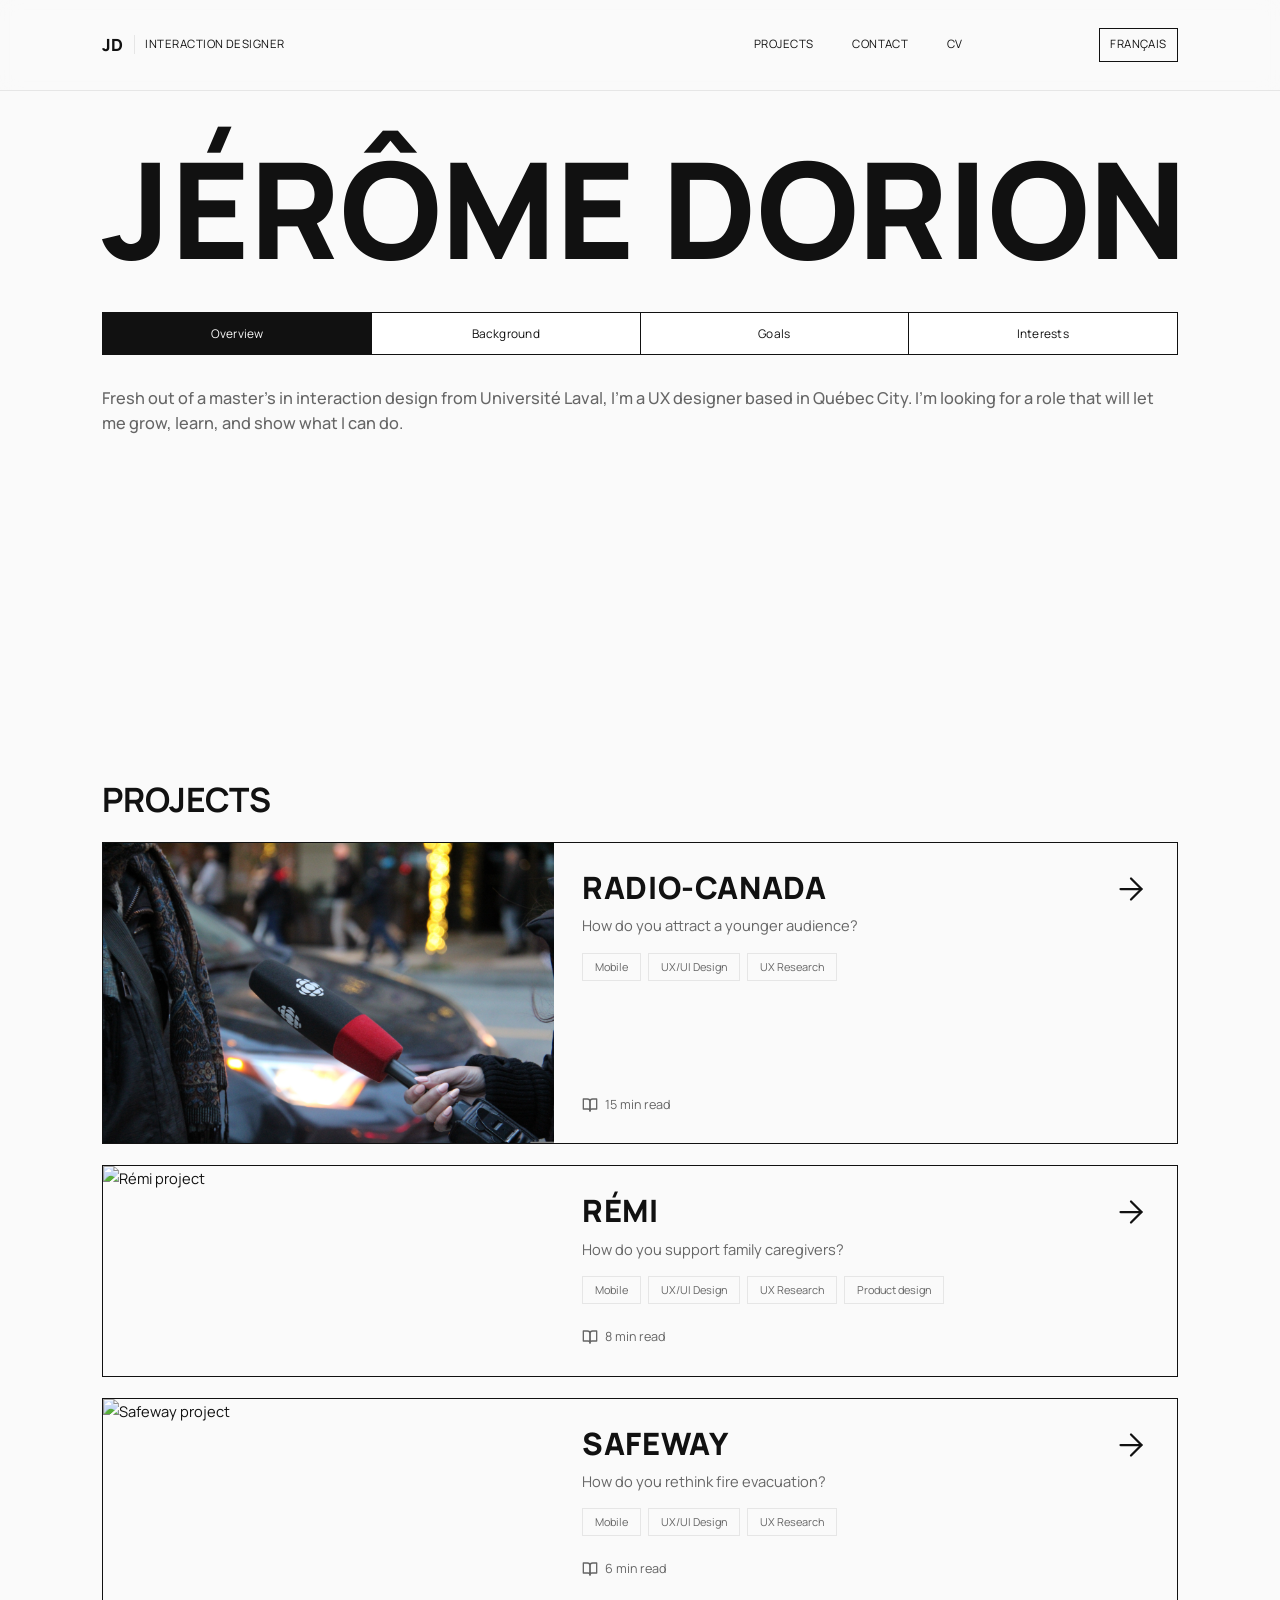
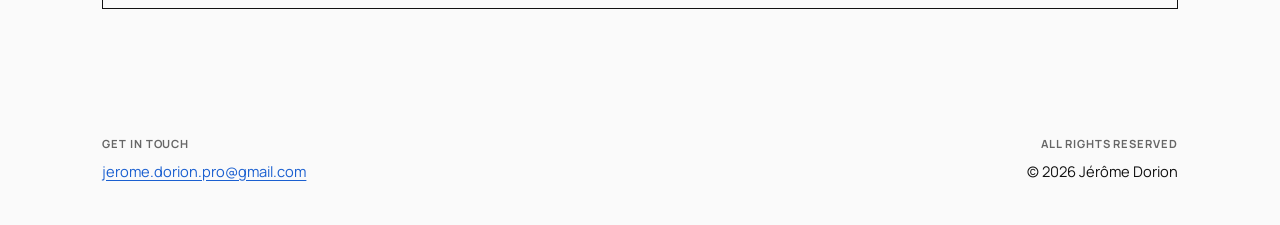
==== en/index.html @ 1a9742d9 "section anglais" ====
<!DOCTYPE html>
<html lang="en">
<head>
  <meta charset="UTF-8">
  <meta name="viewport" content="width=device-width, initial-scale=1.0">
  <title>Jérôme Dorion · Interaction Designer</title>
  <meta name="description" content="Portfolio of Jérôme Dorion, interaction designer. I observe, question, test, and build intuitive experiences.">

  <!-- Fonts -->
  <link rel="preconnect" href="https://fonts.googleapis.com">
  <link rel="preconnect" href="https://fonts.gstatic.com" crossorigin>
  <link href="https://fonts.googleapis.com/css2?family=Manrope:wght@400;500;600;700;800&family=IBM+Plex+Mono:wght@400;500;600&family=Anton&family=Oswald:wght@500;600;700&family=DM+Mono:wght@500&family=Iosevka+Charon+Mono:wght@700&display=swap" rel="stylesheet">

  <link rel="stylesheet" href="../css/style.css">
  <!-- Marks JS as active before first paint: the curtain covers by default and
       is only revealed once the page has loaded (see js/main.js). -->
  <script>document.documentElement.classList.add("js");</script>
</head>
<body>
  <!-- Page-to-page transition curtain (driven by js/main.js) -->
  <div class="rideau" aria-hidden="true"><span class="rideau-nom">Home</span></div>
  <!-- Direct arrival on the site: the curtain says "Hello". Returning to the
       home page through internal navigation (flag set by js/main.js) keeps
       "Home". Inline script to set the text before paint, without flicker. -->
  <script>
    try {
      if (sessionStorage.getItem("transitionInterne")) {
        sessionStorage.removeItem("transitionInterne");
      } else {
        document.currentScript.previousElementSibling
          .querySelector(".rideau-nom").textContent = "Hello";
        document.documentElement.classList.add("bonjour");
      }
    } catch (e) {}
  </script>

  <!-- ===== Navigation ===== -->
  <header class="nav">
    <div class="nav-inner">
      <a class="nav-logo" href="index.html">JD</a>
      <span class="nav-role">
        <span class="role-piste">
          <span class="role-txt role-defaut">Interaction Designer</span>
          <span class="role-txt role-nom" aria-hidden="true">Jérôme Dorion</span>
        </span>
      </span>
      <nav class="nav-liens" id="menu-principal">
        <a href="#projets">Projects</a>
        <div class="nav-contact">
          <span class="nav-contact-bouton" tabindex="0" role="button" aria-expanded="false" aria-controls="volet-contact">Contact<span class="nav-contact-chevron" aria-hidden="true"></span></span>
          <div class="nav-contact-volet" id="volet-contact">
            <a href="mailto:jerome.dorion.pro@gmail.com"><span class="volet-mot">Email</span></a>
            <a href="https://www.linkedin.com/in/jérôme-dorion-040149350" target="_blank" rel="noopener"><span class="volet-mot">LinkedIn</span></a>
          </div>
        </div>
        <a class="masquer-mobile" href="../assets/cv-jerome-dorion.pdf" download="Jerome Dorion - CV.pdf">CV</a>
      </nav>
      <a class="nav-langue" href="../index.html" title="Version française">Français</a>
      <button class="nav-bascule" type="button" aria-label="Open menu" aria-expanded="false" aria-controls="menu-principal">
        <span></span><span></span><span></span>
      </button>
    </div>
  </header>

  <!-- ===== "Projects" menu (overlay) ===== -->
  <div class="menu-projets" id="menu-projets" aria-hidden="true">
    <div class="menu-projets-fond" data-fermer></div>
    <aside class="menu-projets-panneau" role="dialog" aria-modal="true" aria-label="Projects">
      <div class="menu-projets-liste">
        <a class="menu-projet" href="projets/radio-canada.html">
          <span class="menu-projet-media"><img class="menu-projet-photo" src="../assets/radio-canada/hero.jpg" alt="Radio-Canada project"></span>
          <span class="menu-projet-titre">Radio-Canada</span>
          <div class="menu-projet-contenu">
            <span class="menu-projet-phrase">How do you attract a younger audience?</span>
            <span class="menu-projet-tags"><span class="tag">Mobile</span><span class="tag">UX/UI Design</span><span class="tag">UX Research</span></span>
            <span class="menu-projet-duree"><svg xmlns="http://www.w3.org/2000/svg" viewBox="0 0 24 24" fill="none" stroke="currentColor" stroke-width="2" stroke-linecap="round" stroke-linejoin="round" width="16" height="16" aria-hidden="true"><path d="M2 3h6a4 4 0 0 1 4 4v14a3 3 0 0 0-3-3H2z"/><path d="M22 3h-6a4 4 0 0 0-4 4v14a3 3 0 0 1 3-3h7z"/></svg>15 min read</span>
          </div>
          <span class="menu-projet-fleche" aria-hidden="true"><svg width="28" height="28" viewBox="0 0 24 24" fill="none" stroke="currentColor" stroke-width="1.5" stroke-linecap="round" stroke-linejoin="round"><line x1="5" y1="12" x2="19" y2="12"/><polyline points="12 5 19 12 12 19"/></svg></span>
        </a>
        <a class="menu-projet" href="projets/remi.html">
          <span class="menu-projet-media"><img class="menu-projet-photo" src="../assets/remi/hero.png" alt="Rémi project"></span>
          <span class="menu-projet-titre">Rémi</span>
          <div class="menu-projet-contenu">
            <span class="menu-projet-phrase">How do you support family caregivers?</span>
            <span class="menu-projet-tags"><span class="tag">Mobile</span><span class="tag">UX/UI Design</span><span class="tag">UX Research</span><span class="tag">Product design</span></span>
            <span class="menu-projet-duree"><svg xmlns="http://www.w3.org/2000/svg" viewBox="0 0 24 24" fill="none" stroke="currentColor" stroke-width="2" stroke-linecap="round" stroke-linejoin="round" width="16" height="16" aria-hidden="true"><path d="M2 3h6a4 4 0 0 1 4 4v14a3 3 0 0 0-3-3H2z"/><path d="M22 3h-6a4 4 0 0 0-4 4v14a3 3 0 0 1 3-3h7z"/></svg>8 min read</span>
          </div>
          <span class="menu-projet-fleche" aria-hidden="true"><svg width="28" height="28" viewBox="0 0 24 24" fill="none" stroke="currentColor" stroke-width="1.5" stroke-linecap="round" stroke-linejoin="round"><line x1="5" y1="12" x2="19" y2="12"/><polyline points="12 5 19 12 12 19"/></svg></span>
        </a>
        <a class="menu-projet" href="projets/safeway.html">
          <span class="menu-projet-media"><img class="menu-projet-photo" src="../assets/safeway/hero.png" alt="Safeway project"></span>
          <span class="menu-projet-titre">Safeway</span>
          <div class="menu-projet-contenu">
            <span class="menu-projet-phrase">How do you rethink fire evacuation?</span>
            <span class="menu-projet-tags"><span class="tag">Mobile</span><span class="tag">UX/UI Design</span><span class="tag">UX Research</span></span>
            <span class="menu-projet-duree"><svg xmlns="http://www.w3.org/2000/svg" viewBox="0 0 24 24" fill="none" stroke="currentColor" stroke-width="2" stroke-linecap="round" stroke-linejoin="round" width="16" height="16" aria-hidden="true"><path d="M2 3h6a4 4 0 0 1 4 4v14a3 3 0 0 0-3-3H2z"/><path d="M22 3h-6a4 4 0 0 0-4 4v14a3 3 0 0 1 3-3h7z"/></svg>6 min read</span>
          </div>
          <span class="menu-projet-fleche" aria-hidden="true"><svg width="28" height="28" viewBox="0 0 24 24" fill="none" stroke="currentColor" stroke-width="1.5" stroke-linecap="round" stroke-linejoin="round"><line x1="5" y1="12" x2="19" y2="12"/><polyline points="12 5 19 12 12 19"/></svg></span>
        </a>
      </div>
    </aside>
  </div>

  <!-- ===== Hero ===== -->
  <section class="hero">
    <div class="conteneur">
      <h1>Jérôme Dorion</h1>

      <!-- "About" tabs under the name (segmented-bar style):
           one panel visible at a time, toggled by js/main.js. -->
      <div class="apropos-hero">
        <div class="apropos-onglets" role="tablist" aria-label="About me">
          <button class="apropos-onglet actif" id="onglet-presentation" type="button" role="tab" aria-selected="true" aria-controls="panneau-presentation"><span class="onglet-mot">Overview</span></button>
          <button class="apropos-onglet" id="onglet-parcours" type="button" role="tab" aria-selected="false" aria-controls="panneau-parcours" tabindex="-1"><span class="onglet-mot">Background</span></button>
          <button class="apropos-onglet" id="onglet-objectifs" type="button" role="tab" aria-selected="false" aria-controls="panneau-objectifs" tabindex="-1"><span class="onglet-mot">Goals</span></button>
          <button class="apropos-onglet" id="onglet-interets" type="button" role="tab" aria-selected="false" aria-controls="panneau-interets" tabindex="-1"><span class="onglet-mot">Interests</span></button>
        </div>
        <div class="apropos-panneaux">
          <div class="apropos-panneau actif" id="panneau-presentation" role="tabpanel" aria-labelledby="onglet-presentation">
            <p>Fresh out of a master's in interaction design from Université Laval, I'm a UX designer based in Québec City. I'm looking for a role that will let me grow, learn, and show what I can do.</p>
          </div>
          <div class="apropos-panneau" id="panneau-parcours" role="tabpanel" aria-labelledby="onglet-parcours" hidden>
            <p>In CEGEP, I first enrolled in electronics engineering, where I developed a taste for the technical side: soldering, coding, understanding how things work. Before finishing, I shifted toward the social sciences, drawn to psychology and human behaviour. I then chose graphic design at university, and it was my first UX courses, in second year, that gave me a taste for interaction design and led me to pursue the master's. Alongside my studies, I worked for several years as a server, a job I still hold full-time while I look for a position in my field. Customer service has taught me a lot: every person is different, and you have to adapt your service to each client. Managing your stress, even in situations that can overwhelm you, is just as essential.</p>
          </div>
          <div class="apropos-panneau" id="panneau-objectifs" role="tabpanel" aria-labelledby="onglet-objectifs" hidden>
            <p>As a junior designer, my goal is simple: to get a chance to prove what I'm capable of. I'm ready to learn, to give my all, and to put everything I've learned into practice. All that's left is to make it happen.</p>
          </div>
          <div class="apropos-panneau" id="panneau-interets" role="tabpanel" aria-labelledby="onglet-interets" hidden>
            <p>A big video game enthusiast since the age of 10, a passion sparked by my brother and cousins that I still keep today. I also love playing several different sports: I played volleyball in high school and CEGEP, and I still play for fun. I also did freestyle skiing for a long time when I was younger. Over the past few months, I've really gotten into cycling, running, and swimming, with the goal of completing an Ironman 70.3 triathlon next summer.</p>
          </div>
        </div>
      </div>
    </div>
  </section>

  <!-- ===== Projects ===== -->
  <section id="projets" class="section">
    <div class="conteneur">
      <h2 class="titre-section">Projects</h2>

      <div class="grille-projets">
        <a class="carte-projet" href="projets/radio-canada.html">
          <img class="vignette" src="../assets/radio-canada/hero.jpg" alt="Radio-Canada project">
          <span class="carte-contenu">
            <span class="fleche-carte" aria-hidden="true"><svg xmlns="http://www.w3.org/2000/svg" width="36" height="36" viewBox="0 0 24 24" fill="none" stroke="currentColor" stroke-width="1.5" stroke-linecap="round" stroke-linejoin="round"><line x1="5" y1="12" x2="19" y2="12"/><polyline points="12 5 19 12 12 19"/></svg></span>
            <span class="client">Radio-Canada</span>
            <span class="question">How do you attract a younger audience?</span>
            <span class="tags">
              <span class="tag">Mobile</span>
              <span class="tag">UX/UI Design</span>
              <span class="tag">UX Research</span>
            </span>
            <span class="duree-lecture"><svg xmlns="http://www.w3.org/2000/svg" viewBox="0 0 24 24" fill="none" stroke="currentColor" stroke-width="2" stroke-linecap="round" stroke-linejoin="round" width="16" height="16" aria-hidden="true"><path d="M2 3h6a4 4 0 0 1 4 4v14a3 3 0 0 0-3-3H2z"/><path d="M22 3h-6a4 4 0 0 0-4 4v14a3 3 0 0 1 3-3h7z"/></svg>15 min read</span>
          </span>
        </a>

        <a class="carte-projet" href="projets/remi.html">
          <img class="vignette" src="../assets/remi/hero.png" alt="Rémi project">
          <span class="carte-contenu">
            <span class="fleche-carte" aria-hidden="true"><svg xmlns="http://www.w3.org/2000/svg" width="36" height="36" viewBox="0 0 24 24" fill="none" stroke="currentColor" stroke-width="1.5" stroke-linecap="round" stroke-linejoin="round"><line x1="5" y1="12" x2="19" y2="12"/><polyline points="12 5 19 12 12 19"/></svg></span>
            <span class="client">Rémi</span>
            <span class="question">How do you support family caregivers?</span>
            <span class="tags">
              <span class="tag">Mobile</span>
              <span class="tag">UX/UI Design</span>
              <span class="tag">UX Research</span>
              <span class="tag">Product design</span>
            </span>
            <span class="duree-lecture"><svg xmlns="http://www.w3.org/2000/svg" viewBox="0 0 24 24" fill="none" stroke="currentColor" stroke-width="2" stroke-linecap="round" stroke-linejoin="round" width="16" height="16" aria-hidden="true"><path d="M2 3h6a4 4 0 0 1 4 4v14a3 3 0 0 0-3-3H2z"/><path d="M22 3h-6a4 4 0 0 0-4 4v14a3 3 0 0 1 3-3h7z"/></svg>8 min read</span>
          </span>
        </a>

        <a class="carte-projet" href="projets/safeway.html">
          <img class="vignette" src="../assets/safeway/hero.png" alt="Safeway project">
          <span class="carte-contenu">
            <span class="fleche-carte" aria-hidden="true"><svg xmlns="http://www.w3.org/2000/svg" width="36" height="36" viewBox="0 0 24 24" fill="none" stroke="currentColor" stroke-width="1.5" stroke-linecap="round" stroke-linejoin="round"><line x1="5" y1="12" x2="19" y2="12"/><polyline points="12 5 19 12 12 19"/></svg></span>
            <span class="client">Safeway</span>
            <span class="question">How do you rethink fire evacuation?</span>
            <span class="tags">
              <span class="tag">Mobile</span>
              <span class="tag">UX/UI Design</span>
              <span class="tag">UX Research</span>
            </span>
            <span class="duree-lecture"><svg xmlns="http://www.w3.org/2000/svg" viewBox="0 0 24 24" fill="none" stroke="currentColor" stroke-width="2" stroke-linecap="round" stroke-linejoin="round" width="16" height="16" aria-hidden="true"><path d="M2 3h6a4 4 0 0 1 4 4v14a3 3 0 0 0-3-3H2z"/><path d="M22 3h-6a4 4 0 0 0-4 4v14a3 3 0 0 1 3-3h7z"/></svg>6 min read</span>
          </span>
        </a>
      </div>
    </div>
  </section>

  <!-- ===== Footer ===== -->
  <footer class="footer">
    <div class="footer-inner">
      <div>
        <h5>Get in touch</h5>
        <a href="mailto:jerome.dorion.pro@gmail.com">jerome.dorion.pro@gmail.com</a>
      </div>
      <div>
        <h5>All rights reserved</h5>
        <p>© <span data-annee></span> Jérôme Dorion</p>
      </div>
    </div>
  </footer>

  <script src="../js/main.js"></script>
</body>
</html>
---- css/style.css ----
/* ==========================================================
   PORTFOLIO - JÉRÔME DORION
   Feuille de style principale
   Structure :
   1. Variables & reset
   2. Typographie
   3. Navigation
   4. Hero (accueil)
   5. Section projets
   6. Section à propos
   7. Pied de page
   8. Pages projets
   9. Animations & responsive
   ========================================================== */

/* ----- 1. Variables & reset ----- */
:root {
  --papier: #fafafa;        /* fond principal, blanc très légèrement cassé */
  --encre: #111111;         /* texte principal, noir */
  --encre-douce: #666666;   /* texte secondaire, gris neutre */
  --accent: #111111;        /* accent : noir (palette noir et blanc) */
  --ligne: #e6e6e6;         /* bordures fines, gris pâle */
  --carte: #fafafa;         /* fond des cartes, même ton que le fond */

  --police-titre: "Manrope", sans-serif;
  --police-display: "Anton", sans-serif; /* gros titre display (nom de l'accueil) */
  --police-texte: "Manrope", sans-serif;
  --police-accent: "Manrope", sans-serif; /* TEST : Manrope partout (au lieu d'IBM Plex Mono) - remettre la valeur mono pour annuler */

  --largeur-max: none; /* aucun plafond : le contenu prend toute la largeur */
  --rayon: 0; /* coins carrés partout, style droit et neutre */
}

*, *::before, *::after {
  box-sizing: border-box;
  margin: 0;
  padding: 0;
}

html {
  scroll-behavior: smooth;
  /* noir derrière le body : l'instant de bascule entre deux pages est donc
     noir (comme le rideau) au lieu d'un flash blanc. */
  background: var(--encre);
}

/* Typographie fluide : sur grand écran, la taille de base (donc tout ce qui
   est en rem) suit la largeur de l'écran, pour garder la MÊME composition
   d'une résolution à l'autre (ex. 1920 vs 2K). Sous 1000px (tablette/mobile),
   on garde la taille par défaut pour ne pas y rapetisser le texte.
   Repères : ~14px à 1920, ~16px à 2560. */
@media (min-width: 1000px) {
  html {
    font-size: clamp(14px, 0.23vw + 10px, 16px);
  }
}

body {
  background: var(--papier);
  min-height: 100vh; /* couvre toujours l'écran : pas de noir visible hors transition */
  color: var(--encre);
  font-family: var(--police-texte);
  font-size: 1.05rem;
  line-height: 1.65;
  -webkit-font-smoothing: antialiased;
  overflow-x: clip; /* le fond pleine largeur du contenu ne crée pas de scroll horizontal */
}

img, video {
  max-width: 100%;
  display: block;
  border-radius: var(--rayon);
}

a {
  color: inherit;
  text-decoration: none;
}

.conteneur {
  max-width: var(--largeur-max);
  margin: 0 auto;
  padding: 0 clamp(64px, 8vw, 160px);
}

/* ----- 2. Typographie ----- */
h1, h2, h3 {
  font-family: var(--police-titre);
  line-height: 1.1;
}

h1, h2 {
  text-transform: uppercase;
  letter-spacing: -0.01em;
}

/* Sous-titres (h3) : casse normale et crénage légèrement ouvert
   pour une meilleure lisibilité */
h3 {
  letter-spacing: 0.01em;
}

.titre-section {
  font-size: clamp(1.6rem, 3.5vw, 2.4rem);
  margin-bottom: 2.5rem;
  display: flex;
  align-items: center;
  gap: 1rem;
  /* reste en majuscules même en h3 (ex. : « Voir un autre projet ») */
  text-transform: uppercase;
  letter-spacing: -0.01em;
}

.titre-section::after {
  content: "";
  flex: 1;
  height: 1px;
  background: var(--ligne);
}

/* Classe neutralisée : les mots marqués suivent maintenant
   le texte courant (aucune mise en évidence typographique). */
.accent-serif {
  font: inherit;
  color: inherit;
}

/* ----- 3. Navigation ----- */
.nav {
  position: sticky;
  top: 0;
  z-index: 50;
  background: color-mix(in srgb, var(--papier) 85%, transparent);
  backdrop-filter: blur(10px);
  border-bottom: 1px solid var(--ligne);
}

.nav-inner {
  max-width: var(--largeur-max);
  margin: 0 auto;
  padding: 28px clamp(64px, 8vw, 160px); /* navigation plus aérée verticalement */
  display: flex;
  align-items: center;
  gap: 0.75rem; /* JD et le rôle rapprochés */
}

.nav-logo {
  font-family: var(--police-titre);
  font-weight: 800;
  font-size: 1.2rem;
}

.nav-role {
  color: var(--encre); /* même couleur (noir) que « Jérôme Dorion » et les liens de nav */
  font-size: 0.82rem; /* même taille que les mots de la nav */
  text-transform: uppercase;
  letter-spacing: 0.04em;
  border-left: 1px solid var(--ligne);
  padding-left: 0.75rem;
  display: inline-flex;      /* centre le rôle verticalement avec « JD » */
  align-items: center;
}

/* Survol de « Designer d'interaction » : il glisse vers la droite et laisse
   entrer « Jérôme Dorion » par la gauche ; tout revient au départ à la sortie. */
.role-piste {
  position: relative;
  display: inline-block;
  overflow: hidden;
  vertical-align: middle;
  white-space: nowrap;
}

.role-txt {
  display: inline-block;
  white-space: nowrap;
  /* Courbe symétrique (ease-in-out) : l'aller (Jérôme entre) et le retour
     (Designer revient) glissent avec la même douceur aux deux extrémités. */
  transition: transform 0.5s cubic-bezier(0.65, 0, 0.35, 1),
              opacity 0.45s cubic-bezier(0.65, 0, 0.35, 1);
}

.role-nom {
  position: absolute;
  left: 0;
  top: 0;
  color: var(--encre);
  transform: translateY(110%); /* caché juste en dessous */
  opacity: 0;
}

.nav-role:hover .role-defaut {
  transform: translateY(-110%); /* monte et sort par le haut */
  opacity: 0;
}

.nav-role:hover .role-nom {
  transform: translateY(0); /* monte depuis le bas jusqu'en place */
  opacity: 1;
}

@media (prefers-reduced-motion: reduce) {
  .role-txt { transition: none; }
}

.nav-liens {
  margin-left: auto;
  margin-right: 3rem; /* décalé un peu vers la gauche (English reste à droite) */
  display: flex;
  gap: 2.75rem; /* liens de navigation plus aérés */
  font-size: 0.82rem; /* réduit car en majuscules (sinon trop gros) */
  text-transform: uppercase;
  letter-spacing: 0.04em;
}

.nav-liens a {
  position: relative;
}

/* Survol de la navigation : des crochets [ ] apparaissent de chaque côté du
   mot (au lieu d'une barre qui s'allonge). En absolu = aucun décalage de la
   mise en page ; ils glissent vers le mot en apparaissant. */
.nav-liens > a::before,
.nav-liens > a::after,
.nav-langue::before,
.nav-langue::after,
.nav-contact-bouton::before,
.nav-contact-bouton::after {
  position: absolute;
  top: 0;
  bottom: 0;
  display: flex;
  align-items: center;
  opacity: 0;
  pointer-events: none;
  color: var(--encre);
  transition: opacity 0.2s ease, transform 0.25s cubic-bezier(0.33, 1, 0.68, 1);
}

.nav-liens > a::before,
.nav-langue::before,
.nav-contact-bouton::before {
  content: "[";
  right: calc(100% + 0.12em);
  transform: translateX(0.3em);
}

.nav-liens > a::after,
.nav-langue::after,
.nav-contact-bouton::after {
  content: "]";
  left: calc(100% + 0.12em);
  transform: translateX(-0.3em);
}

.nav-liens > a:hover::before,
.nav-liens > a:hover::after,
.nav-liens > a.actif::before,
.nav-liens > a.actif::after,
.nav-langue:hover::before,
.nav-langue:hover::after,
.nav-contact:hover .nav-contact-bouton::before,
.nav-contact:hover .nav-contact-bouton::after,
.nav-contact:focus-within .nav-contact-bouton::before,
.nav-contact:focus-within .nav-contact-bouton::after {
  opacity: 1;
  transform: translateX(0);
}

/* ----- « Me contacter » : volet déroulant (Courriel + LinkedIn) ----- */
.nav-contact {
  position: relative;
}

/* Le bouton se fond avec les autres liens de la nav. */
.nav-contact-bouton {
  font: inherit;
  color: inherit;
  background: none;
  border: none;
  padding: 0;
  cursor: pointer;
  display: inline-flex;
  align-items: center;
  gap: 0.4rem;
  position: relative;
}

/* Chevron de « Me contacter » : caché sur grand écran (le survol suffit),
   visible dans le menu replié pour indiquer qu'on peut déplier. */
.nav-contact-chevron {
  display: none;
  width: 0.45rem;
  height: 0.45rem;
  border-right: 1.6px solid currentColor;
  border-bottom: 1.6px solid currentColor;
  transform: translateY(-1px) rotate(45deg);
  transition: transform 0.3s ease;
}

/* Le volet : petit panneau net, noir et blanc, coins carrés. */
.nav-contact-volet {
  position: absolute;
  top: calc(100% + 0.85rem);
  left: 0;
  width: max-content; /* le panneau épouse la largeur des mots */
  display: flex;
  flex-direction: column;
  background: var(--papier);
  border: 1px solid var(--ligne);
  box-shadow: 0 14px 30px rgba(17, 17, 17, 0.08);
  padding: 0.4rem;
  opacity: 0;
  transform: translateY(-6px);
  pointer-events: none;
  transition: opacity 0.3s ease, transform 0.3s cubic-bezier(0.33, 1, 0.68, 1);
  z-index: 60;
}

/* Ouverture au survol (souris) ou au focus clavier - aucun clic requis. */
.nav-contact:hover .nav-contact-volet,
.nav-contact:focus-within .nav-contact-volet {
  opacity: 1;
  transform: translateY(0);
  pointer-events: auto;
}

/* Pont transparent : comble l'écart bouton↔volet pour ne pas perdre le survol. */
.nav-contact-volet::before {
  content: "";
  position: absolute;
  top: -0.85rem;
  left: 0;
  right: 0;
  height: 0.85rem;
}

.nav-contact-volet a {
  display: flex;
  align-items: center;
  padding: 0.55rem 0.75rem;
  font-size: 0.82rem; /* même taille que les mots de la navigation */
  color: var(--encre);
}

/* Courriel / LinkedIn : crochets [ ] au survol (comme la nav), ni flèche ni
   carré gris. Le mot est encapsulé dans .volet-mot pour cadrer les crochets. */
.volet-mot {
  position: relative;
}

.volet-mot::before,
.volet-mot::after {
  position: absolute;
  top: 0;
  bottom: 0;
  display: flex;
  align-items: center;
  opacity: 0;
  pointer-events: none;
  color: var(--encre);
  transition: opacity 0.2s ease, transform 0.25s cubic-bezier(0.33, 1, 0.68, 1);
}

.volet-mot::before {
  content: "[";
  right: calc(100% + 0.12em);
  transform: translateX(0.3em);
}

.volet-mot::after {
  content: "]";
  left: calc(100% + 0.12em);
  transform: translateX(-0.3em);
}

.nav-contact-volet a:hover .volet-mot::before,
.nav-contact-volet a:hover .volet-mot::after,
.nav-contact-volet a:focus-visible .volet-mot::before,
.nav-contact-volet a:focus-visible .volet-mot::after {
  opacity: 1;
  transform: translateX(0);
}

/* Sur petit écran (dans le menu déroulant), le volet se déplie sur place. */
@media (max-width: 900px) {
  .nav-contact { width: 100%; }
  .nav-contact-volet {
    position: static;
    min-width: 0;
    border: none;
    border-left: 1px solid var(--ligne);
    box-shadow: none;
    padding: 0.25rem 0 0.25rem 0.85rem;
    margin: 0.5rem 0 0 0.25rem;
    transform: none;
    opacity: 1;
    pointer-events: auto;
    display: none; /* fermé par défaut, déplié au tap */
  }
  .nav-contact-volet.ouvert { display: flex; }
  .nav-contact-volet::before { display: none; } /* pas de pont sur mobile */
  .nav-contact-volet a { padding: 0.45rem 0; }
  /* Aucun effet de survol dans le menu replié (tactile) : pas de crochets. */
  .nav-liens > a::before, .nav-liens > a::after,
  .nav-langue::before, .nav-langue::after,
  .nav-contact-bouton::before, .nav-contact-bouton::after,
  .volet-mot::before, .volet-mot::after {
    display: none;
  }
  .nav-contact-volet a:hover {
    background: none;
  }
  /* le chevron apparaît et pivote quand c'est ouvert */
  .nav-contact-chevron { display: inline-block; }
  .nav-contact-bouton[aria-expanded="true"] .nav-contact-chevron {
    transform: translateY(2px) rotate(-135deg);
  }
}

/* ----- « EN » détaché à droite de la navigation ----- */
/* Contact vit dans .nav-liens (juste après CV) ; « EN » est le dernier
   élément de .nav-inner, poussé tout au bord droit, près du coin. */
.nav-langue {
  margin-left: 6rem; /* nettement détaché du groupe de liens, vers le coin droit */
  font-size: 0.82rem;
  text-transform: uppercase;
  letter-spacing: 0.04em;
  position: relative;
  /* Bouton encadré, coins carrés, qui s'inverse au survol (pas de crochets). */
  border: 1px solid var(--encre);
  border-radius: var(--rayon);
  padding: 0.45rem 0.7rem;
  overflow: hidden; /* clippe le panneau de remplissage */
  isolation: isolate; /* le ::before (z-index -1) reste derrière le seul texte */
  transition: color 0.3s ease;
}

/* « English » : pas de crochets. Au survol, un panneau noir monte du bas
   jusqu'à remplir tout le rectangle, en douceur (easing). */
.nav-langue::after {
  content: none;
}
.nav-langue::before {
  content: "";
  position: absolute;
  left: 0;
  right: 0;
  top: 0;
  bottom: 0;
  opacity: 1;
  background: var(--encre);
  transform: scaleY(0);
  transform-origin: bottom; /* le remplissage démarre par le bas */
  transition: transform 0.5s cubic-bezier(0.7, 0, 0.2, 1); /* fluide */
  z-index: -1; /* derrière le texte */
}
.nav-langue:hover,
.nav-langue:focus-visible {
  color: var(--papier);
}
.nav-langue:hover::before,
.nav-langue:focus-visible::before {
  transform: scaleY(1); /* rempli en entier */
}

/* Bouton hamburger : caché sur grand écran, affiché quand la nav se replie. */
.nav-bascule {
  display: none;
  flex-direction: column;
  justify-content: center;
  gap: 5px;
  width: 2.4rem;
  height: 2.4rem;
  margin-left: 1.25rem;
  padding: 0;
  background: none;
  border: none;
  cursor: pointer;
}

.nav-bascule span {
  display: block;
  width: 24px;
  height: 2px;
  background: var(--encre);
  transition: transform 0.3s ease, opacity 0.2s ease;
}

/* En croix quand le menu est ouvert */
.nav-bascule.ouvert span:nth-child(1) { transform: translateY(7px) rotate(45deg); }
.nav-bascule.ouvert span:nth-child(2) { opacity: 0; }
.nav-bascule.ouvert span:nth-child(3) { transform: translateY(-7px) rotate(-45deg); }

/* ----- Navigation repliée en menu déroulant (petit écran) ----- */
/* Sous 900px, les liens passent dans un menu ouvrable par le bouton
   hamburger. EN reste visible à part (jamais dans le menu), poussé à droite
   juste avant le bouton. */
@media (max-width: 900px) {
  .nav-role { display: none; }      /* libère de la place */
  .nav-bascule { display: flex; }   /* le bouton apparaît */
  .nav-langue { margin-left: auto; } /* EN collé à droite, avant le bouton */

  .nav-liens {
    position: absolute;
    top: 100%;
    left: 0;
    right: 0;
    flex-direction: column;
    align-items: flex-start;
    gap: 1.5rem;
    background: var(--papier);
    border-bottom: 1px solid var(--ligne);
    padding: 1.5rem 24px 2rem;
    box-shadow: 0 12px 24px rgba(17, 17, 17, 0.06);
    display: none; /* fermé par défaut */
  }

  .nav-liens.ouvert { display: flex; } /* ouvert via js/main.js */
  .nav-liens a,
  .nav-contact-bouton { font-size: 1.05rem; } /* Contact à la même taille que les autres liens du menu replié */
}

/* ----- 4. Hero ----- */
/* Dans le hero (flex en colonne), .conteneur a margin:0 auto qui annule
   l'étirement → il faut forcer la pleine largeur pour que le nom s'aligne
   exactement sur la nav (même padding) et la remplisse. */
.hero > .conteneur {
  width: 100%;
  align-self: stretch;
}

.hero {
  /* Le hero laisse dépasser un petit morceau de la section Projets en bas
     (le titre « Projets » et le début de la première carte) pour inviter au
     défilement. On retranche la nav + un dépassement FIXE (en rem, donc
     proportionnel au texte) pour que ce dépassement reste à peu près constant
     d'une résolution à l'autre. */
  min-height: calc(100dvh - var(--nav-h, 80px) - 11rem);
  display: flex;
  flex-direction: column;
  justify-content: flex-start; /* nom en haut */
  padding: 1.75rem 0 2rem; /* petit espace sous la nav (le dégagement des accents est géré par le padding-top em du h1) */
  text-align: left; /* nom et phrase alignés à gauche, pleine largeur */
}

.hero h1 {
  /* Nom en Manrope, graisse la plus forte (800 = ExtraBold) */
  font-family: "Manrope", sans-serif;
  font-weight: 800;
  text-transform: uppercase;
  line-height: 0.95;
  letter-spacing: 0;
  white-space: nowrap;
  width: 100%;
  /* espace haut PROPORTIONNEL à la taille : dégage les accents (é, ô) de la nav
     quelle que soit la grosseur du nom */
  padding-top: 0.22em;
  /* taille de repli avant js/main.js ; ajustée ensuite pour remplir la largeur */
  font-size: clamp(3rem, 15vw, 16rem);
}

/* --- Onglets « À propos » du hero (sous le nom) --- */
/* Barre segmentée façon Arestov : 4 cellules égales, bordures fines.
   L'astuce grille + gap de 1px sur fond gris dessine les séparations
   sans doubler les bordures, et tient toute seule en 2x2 sur mobile. */
.apropos-hero {
  /* respire davantage sous le nom (fluide : suit la hauteur d'écran) */
  margin-top: clamp(2.25rem, 4.5vh, 3.5rem);
}

.apropos-onglets {
  display: grid;
  grid-template-columns: repeat(4, 1fr);
  gap: 1px;
  /* noir, comme le contour du bouton « English » de la nav */
  background: var(--encre);       /* visible seulement dans les interstices */
  border: 1px solid var(--encre);
}

.apropos-onglet {
  /* reset du bouton natif */
  appearance: none;
  border: none;
  border-radius: var(--rayon);
  background: #fff;
  font-family: var(--police-accent);
  font-size: 0.85rem;
  letter-spacing: 0.02em;
  color: var(--encre); /* étiquettes en noir */
  padding: 0.85rem 1rem;
  cursor: pointer;
  /* même mécanique que le bouton « English » : un panneau noir (::before)
     monte du bas au survol et le texte s'inverse */
  position: relative;
  overflow: hidden;   /* clippe le panneau de remplissage */
  isolation: isolate; /* le ::before (z-index -1) reste derrière le seul texte */
  transition: color 0.3s ease;
}

.apropos-onglet::before {
  content: "";
  position: absolute;
  inset: 0;
  background: var(--encre);
  transform: scaleY(0);
  transform-origin: bottom; /* le remplissage démarre par le bas */
  transition: transform 0.5s cubic-bezier(0.7, 0, 0.2, 1); /* fluide */
  z-index: -1; /* derrière le texte */
}

/* Survol = panneau NOIR qui monte du bas et texte inversé en blanc,
   exactement comme le bouton English. */
.apropos-onglet:hover,
.apropos-onglet:focus-visible {
  color: var(--papier);
}

.apropos-onglet:hover::before,
.apropos-onglet:focus-visible::before {
  transform: scaleY(1);
}

/* Onglet SÉLECTIONNÉ : rempli de noir en permanence, mot en blanc.
   (Les crochets [ ] essayés ici ont été retirés pour l'instant ; le
   span .onglet-mot reste dans le HTML si on veut les remettre.) */
.apropos-onglet.actif {
  color: var(--papier);
}

.apropos-onglet.actif::before {
  transform: scaleY(1); /* le panneau noir reste monté */
}

.apropos-onglet:focus-visible {
  outline: 2px solid var(--encre);
  outline-offset: -2px;
}

/* Panneaux : un seul visible, apparition en fondu + légère montée */
.apropos-panneau[hidden] {
  display: none;
}

.apropos-panneau.actif {
  animation: panneau-fondu 0.45s cubic-bezier(0.33, 1, 0.68, 1);
}

/* Texte des panneaux : gros texte d'intro (près du double du corps
   normal), légèrement gras, bien détaché des onglets, sans traverser
   l'écran. Tailles et espaces fluides (clamp) pour que le hero complet
   (nom + onglets + texte le plus long) reste dans l'écran initial. */
.apropos-panneau p {
  max-width: min(1080px, 100%);
  margin: clamp(1.75rem, 3.5vh, 3rem) 0 0;
  /* 16px -> 22px, en suivant la LARGEUR (vw) et la HAUTEUR (vh) d'écran :
     le plus contraignant des deux gagne, donc les longs textes (Parcours,
     Intérêts) rapetissent aussi sur les écrans peu hauts et restent
     dans la vue initiale. */
  font-size: clamp(1rem, min(0.8rem + 0.55vw, 0.9rem + 0.9vh), 1.4rem);
  font-weight: 500;
  line-height: 1.5;
  color: var(--encre-douce);
}

/* Sur les écrans jusqu'à ~2100px (typiquement 1920), on réduit un peu les
   textes des onglets pour qu'ils prennent moins de place. Le 2K et plus
   gardent la taille ci-dessus. */
@media (min-width: 1000px) and (max-width: 2100px) {
  .apropos-panneau p {
    font-size: clamp(1rem, min(0.8rem + 0.4vw, 0.9rem + 0.9vh), 1.25rem);
  }
}

@keyframes panneau-fondu {
  from {
    opacity: 0;
    transform: translateY(10px);
  }
  to {
    opacity: 1;
    transform: none;
  }
}

@media (max-width: 640px) {
  /* petits écrans : la barre passe en 2x2 (la grille + gap gère les traits) */
  .apropos-onglets {
    grid-template-columns: repeat(2, 1fr);
  }
}

@media (prefers-reduced-motion: reduce) {
  .apropos-panneau.actif {
    animation: none;
  }
}

/* ----- 5. Section projets ----- */
.section {
  padding: clamp(3.5rem, 8vw, 6rem) 0;
}

/* La section projets remonte sous le hero : son haut est réduit pour
   que la première carte (Radio-Canada) apparaisse dès le chargement,
   juste en bas de l'écran. Limité à #projets pour ne pas toucher les
   pages d'études de cas. */
#projets {
  padding-top: clamp(1.5rem, 4vw, 2.5rem);
}

#projets .titre-section {
  margin-bottom: 1.75rem;
}

/* Pas de trait à droite des titres « Mes projets » et « À propos » de
   l'accueil (le trait reste sur les autres .titre-section, ex. pages projet). */
#projets .titre-section::after,
#a-propos .titre-section::after {
  display: none;
}

.grille-projets {
  display: grid;
  gap: 1.5rem;
}

.carte-projet {
  background: var(--carte);
  /* contour noir, comme le bouton « English » de la nav */
  border: 1px solid var(--encre);
  border-radius: var(--rayon);
  overflow: hidden; /* la photo épouse les coins arrondis */
  display: grid;
  grid-template-columns: minmax(260px, 42%) 1fr; /* photo à gauche, texte à droite */
  transition: transform 0.25s ease, box-shadow 0.25s ease, border-color 0.25s ease;
  cursor: none; /* remplacé par le curseur personnalisé « Voir » au survol */
}

.carte-projet:hover {
  /* la carte ne monte plus au survol ; on garde le contour et l'ombre */
  border-color: var(--accent);
  box-shadow: 0 12px 30px rgba(17, 17, 17, 0.08);
}

.carte-projet .vignette {
  width: 100%;
  height: 100%;
  object-fit: cover;
  border-radius: 0;
  transition: transform 0.4s ease;
}

.carte-projet:hover .vignette {
  transform: scale(1.03);
}

.carte-contenu {
  padding: 2rem;
  display: flex;
  flex-direction: column;
  gap: 0.6rem;
  position: relative; /* ancre la flèche en haut à droite */
}

/* Flèche en haut à droite de chaque carte : pointe vers la droite,
   36px, trait de 1.5. Au survol de la carte, elle pivote de 45°
   pour filer en diagonale vers le haut à droite. */
.fleche-carte {
  position: absolute;
  top: 2rem;
  right: 2rem;
  color: var(--encre);
  line-height: 0;
  transition: transform 0.3s ease;
}

.carte-projet:hover .fleche-carte {
  transform: rotate(-45deg); /* vers le haut à droite */
}

/* Nom du projet : l'élément le plus gros de la carte */
.carte-projet .client {
  font-family: var(--police-titre);
  font-weight: 800;
  text-transform: uppercase;
  font-size: clamp(1.6rem, 3vw, 2.2rem);
  letter-spacing: 0.02em;
  line-height: 1.1;
}

/* Question : plus petite, en gris */
.carte-projet .question {
  font-size: 1.05rem;
  color: var(--encre-douce);
}

.carte-projet .tags {
  display: flex;
  flex-wrap: wrap;
  gap: 0.5rem;
  margin-top: 0.5rem;
}

.tag {
  font-family: var(--police-accent);
  font-size: 0.78rem;
  border: 1px solid var(--ligne);
  padding: 4px 12px;
  color: var(--encre-douce);
}

.carte-projet .duree-lecture {
  margin-top: auto; /* poussée au bas de la carte */
  padding-top: 1rem;
  font-family: var(--police-accent);
  font-size: 0.9rem;
  color: var(--encre-douce);
  display: flex;
  align-items: center;
  gap: 0.5rem; /* espace entre l'icône de livre et le texte */
}

.carte-projet .duree-lecture svg {
  flex-shrink: 0;
}

/* ============================================================
   Optimisation mobile / tablette de la page d'accueil.
   Le desktop (au-dessus de 900px) reste identique.
   ============================================================ */

/* Tablette et moins : marges latérales resserrées (le clamp desktop est trop
   large sur petit écran). */
@media (max-width: 900px) {
  .conteneur,
  .nav-inner,
  .footer-inner {
    padding-left: clamp(24px, 5vw, 48px);
    padding-right: clamp(24px, 5vw, 48px);
  }
}

/* Téléphone : cartes empilées (photo en haut) et marges encore plus serrées. */
@media (max-width: 680px) {
  .conteneur,
  .nav-inner,
  .footer-inner {
    padding-left: 20px;
    padding-right: 20px;
  }

  /* Cartes de projets : une seule colonne, la photo passe en haut. */
  .carte-projet {
    grid-template-columns: 1fr;
  }
  .carte-projet .vignette {
    height: auto;
    aspect-ratio: 16 / 10;   /* hauteur cohérente pour la photo pleine largeur */
  }
  .carte-contenu {
    padding: 1.5rem;
  }
  .fleche-carte {
    top: 1.5rem;
    right: 1.5rem;
  }
  .carte-projet .question {
    font-size: 1rem;
  }
}

/* ----- 6. À propos ----- */
.a-propos p {
  max-width: 720px;
  font-size: 1.15rem;
}

/* ----- 7. Pied de page ----- */
.footer {
  padding: 3rem 0;
  display: grid;
  gap: 2rem;
  /* opaque et au-dessus de l'image épinglée (pages projet) : sinon la photo
     du hero repasse par-dessus le bas de page. Sans effet sur l'accueil. */
  position: relative;
  z-index: 2;
  background: var(--papier);
}

.footer h5 {
  font-family: var(--police-accent);
  text-transform: uppercase;
  font-size: 0.8rem;
  letter-spacing: 0.08em;
  color: var(--encre-douce);
  margin-bottom: 0.4rem;
}

.footer a:hover {
  color: var(--accent);
}

/* Adresse courriel du pied de page : en bleu et soulignée pour
   signaler clairement qu'il s'agit d'un lien cliquable (ouvre un
   courriel). Seule touche de couleur du site, assumée, au service
   de l'affordance du lien. Cible uniquement le lien mailto du footer
   (pas le « Contact » de la barre latérale). */
.footer a[href^="mailto:"] {
  color: #1a5fd0;
  text-decoration: underline;
  text-underline-offset: 3px;
}

.footer a[href^="mailto:"]:hover {
  color: #14409a; /* bleu plus foncé au survol */
}

.footer-inner {
  max-width: var(--largeur-max);
  margin: 0 auto;
  padding: 0 clamp(64px, 8vw, 160px);
  width: 100%;
  display: flex;
  flex-wrap: wrap;
  gap: 3rem;
  justify-content: space-between; /* premier bloc collé à gauche, dernier à droite */
  align-items: flex-start;
}

/* Le bloc de droite s'aligne sur la marge droite */
.footer-inner > div:last-child {
  text-align: right;
}

/* ----- 8. Pages projets ----- */
/* En-tête plein écran : la photo commence sous la navigation,
   prend toute la largeur (la barre noire reste à droite),
   et le titre blanc est posé sur l'image. */
.projet-hero {
  /* Épinglée : l'image reste en place pendant que le contenu défile
     par-dessus. Aucun mouvement propre de l'image. */
  position: sticky;
  top: var(--nav-h, 0px); /* épinglée juste sous la barre : aucun mouvement */
  z-index: 1;
  overflow: hidden; /* l'image qui zoome au défilement reste clippée au cadre */
}

.projet-hero img {
  width: 100%;
  /* Hauteur calée sur l'écran : l'image reste grande et immersive, mais
     on réserve ~14rem dessous (navigation + début du titre de la section
     suivante) pour que le titre apparaisse déjà en bas du viewport et
     invite à défiler. Le compromis se règle avec « 14rem » :
     l'augmenter montre plus de contenu (image plus courte), la diminuer
     agrandit l'image. Les bornes clamp évitent les extrêmes. */
  height: clamp(380px, calc(100svh - 14rem), 880px);
  object-fit: cover;
}

/* Tout le contenu sous l'image remonte par-dessus elle au défilement (l'image
   étant épinglée). Le fond blanc s'étend sur TOUTE la largeur de l'écran pour
   recouvrir l'image quel que soit le format. */
main.conteneur {
  position: relative;
  z-index: 2;
  /* L'espace au-dessus du titre fait partie du contenu (fond blanc) : il
     passe donc lui aussi par-dessus l'image au défilement. */
  padding-top: clamp(2.5rem, 6vw, 4rem);
}

main.conteneur::before {
  content: "";
  position: absolute;
  top: 0;
  bottom: 0;
  left: 50%;
  right: 50%;
  margin-left: -50vw;
  margin-right: -50vw;
  background: var(--papier);
  z-index: -1; /* derrière le texte, mais devant l'image épinglée */
}

/* Le nom du projet et sa phrase de résumé sont placés SOUS l'image
   (plus aucun texte ni voile sur la photo), juste avant le bloc
   métadonnées, alignés avec le contenu de la page. */
.projet-intro {
  margin: 0;
}

/* Nom du projet en casse normale (« Rémi », « Radio-Canada »…), avec la
   phrase de résumé en sous-titre dessous. */
.projet-titre {
  font-size: clamp(2.2rem, 6vw, 4rem);
  font-weight: 800; /* graisse maximale de Manrope, titre plus appuyé */
  color: var(--encre);
  margin: 0;
  max-width: 20ch;
  line-height: 1.15;
  text-transform: uppercase; /* titre du projet tout en majuscules (le sous-titre, lui, reste tel quel) */
}

.projet-sous-titre {
  margin: 0.75rem 0 0;
  max-width: 40ch;
  color: var(--encre-douce);
  font-size: clamp(1.1rem, 2.4vw, 1.6rem);
  font-weight: 500;
  line-height: 1.35;
}

/* Apparition du contenu d'arrivée : il monte et apparaît en fondu, dans la
   continuité du rideau qui se lève. Joué une fois au chargement, avec un
   léger décalage pour émerger pendant que le rideau quitte l'écran. */
@keyframes apparition-montee {
  from { opacity: 0; transform: translateY(64px); }
  to   { opacity: 1; transform: translateY(0); }
}

/* L'image d'en-tête reste fixe : c'est le contenu (titre, sous-titre puis
   métadonnées) qui monte en fondu, dans la continuité du rideau qui se lève. */
.projet-intro {
  animation: apparition-montee 0.85s cubic-bezier(0.33, 1, 0.68, 1) 0.5s both;
}

.meta-grille {
  animation: apparition-montee 0.85s cubic-bezier(0.33, 1, 0.68, 1) 0.62s both;
}

/* Page d'accueil : le nom et les onglets montent en fondu au chargement,
   synchronisés avec le rideau (premier accès comme retour à l'accueil). */
.hero h1 {
  animation: apparition-montee 0.9s cubic-bezier(0.33, 1, 0.68, 1) 0.6s backwards;
}

/* Les onglets « À propos » montent juste après le nom */
.apropos-hero {
  animation: apparition-montee 0.6s cubic-bezier(0.33, 1, 0.68, 1) 0.68s backwards;
}

/* Le titre « Mes projets » monte avec le hero (il depasse deja en bas
   du viewport au chargement), juste apres la phrase de description. */
#projets .titre-section {
  animation: apparition-montee 0.9s cubic-bezier(0.33, 1, 0.68, 1) 0.9s both;
}

/* Les trois cartes montent en cascade juste apres le titre, dans le meme
   mouvement que le rideau. Fill "backwards" : l'etat de depart (cache, decale)
   s'applique pendant le delai, mais on revient aux styles normaux a la fin
   pour ne pas bloquer le translateY du survol. */
.grille-projets .carte-projet {
  animation: apparition-montee 0.9s cubic-bezier(0.33, 1, 0.68, 1) backwards;
}
.grille-projets .carte-projet:nth-child(1) { animation-delay: 1s; }
.grille-projets .carte-projet:nth-child(2) { animation-delay: 1.12s; }
.grille-projets .carte-projet:nth-child(3) { animation-delay: 1.24s; }

@media (prefers-reduced-motion: reduce) {
  .projet-intro,
  .meta-grille,
  .hero h1,
  .apropos-hero,
  #projets .titre-section,
  .grille-projets .carte-projet {
    animation: none;
  }
}

.meta-grille {
  margin-top: 3rem;
  display: grid;
  grid-template-columns: repeat(auto-fit, minmax(160px, 1fr));
  gap: 1.5rem;
  padding: 2rem 0;
  border-top: 1px solid var(--ligne);
  border-bottom: 1px solid var(--ligne);
  margin-bottom: 3rem;
}

.meta-grille h4 {
  font-family: var(--police-accent);
  text-transform: uppercase;
  font-size: 0.78rem;
  letter-spacing: 0.08em;
  color: var(--accent);
  margin-bottom: 0.4rem;
}

.meta-grille p {
  font-size: 0.95rem;
  color: var(--encre-douce);
}

.bloc {
  margin-bottom: 3.5rem;
  /* l'ancre s'arrête sous la navigation collante */
  scroll-margin-top: 110px;
}

/* ----- Sommaire collant des pages projets ----- */
/* Colonne de raccourcis à gauche, contenu à droite */
.corps-projet {
  display: grid;
  grid-template-columns: 210px minmax(0, 1fr);
  gap: 3.5rem;
  align-items: start;
}

.sommaire {
  position: sticky;
  top: 110px; /* reste visible sous la navigation pendant le défilement */
  display: flex;
  flex-direction: column;
  gap: 0.7rem;
  font-family: var(--police-accent);
  font-size: 0.8rem;
}

.sommaire a {
  color: var(--encre-douce);
  transition: color 0.2s ease;
}

.sommaire a:hover {
  color: var(--encre);
}

/* Section actuellement visible */
.sommaire a.actif {
  color: var(--encre);
  font-weight: 600;
}

@media (max-width: 1000px) {
  /* Pas de place pour le sommaire sur petit écran */
  .corps-projet {
    grid-template-columns: 1fr;
  }

  .sommaire {
    display: none;
  }
}

.bloc h2 {
  font-size: clamp(1.4rem, 3vw, 2rem);
  margin-bottom: 1.25rem;
  display: flex;
  align-items: center; /* numéro centré verticalement avec le titre */
  gap: 1.5rem;
}

/* Numérotation automatique des grandes étapes : (01), (02)…
   Le compteur repart à zéro sur chaque page (reset sur <main>). */
main {
  counter-reset: etape;
}

.bloc h2::before {
  counter-increment: etape;
  content: "(" counter(etape, decimal-leading-zero) ")";
  font-family: var(--police-accent);
  font-size: 0.95rem;
  font-weight: 600; /* légèrement plus gras */
  color: var(--encre-douce);
  flex: 0 0 2.4rem; /* largeur fixe : le titre commence toujours au même endroit */
}

/* Le contenu des sections s'aligne avec le titre (après le numéro) :
   2.4rem de numéro + 1.5rem d'espacement = 3.9rem.
   Le retrait est porté par la section elle-même (padding), donc
   images et grilles partagent exactement les mêmes limites gauche
   et droite, à toutes les tailles d'écran. Seul le titre ressort
   à gauche pour que son numéro reste dans la marge. */
.bloc {
  padding-left: 3.9rem;
}

.bloc > h2 {
  margin-left: -3.9rem;
}

.bloc h3 {
  font-size: 1.1rem;
  margin-bottom: 0.5rem;
}

.bloc p + p {
  margin-top: 1rem;
}

/* Confort de lecture : le texte courant ne s'étire jamais sur toute
   la largeur (~60 % de la page au maximum, et s'adapte aux petits écrans) */
.bloc p,
.bloc ul {
  max-width: 70ch;
}

.bloc ul {
  padding-left: 1.25rem;
}

.bloc li + li {
  margin-top: 0.5rem;
}

.grille-cartes {
  display: grid;
  grid-template-columns: repeat(auto-fit, minmax(240px, 1fr));
  gap: 1.25rem;
}

/* ----- Accordéon des méthodes de recherche -----
   Chaque méthode : titre + chevron, séparées par des lignes ; clic pour
   dérouler le texte. <details> natif (accessible, fonctionne sans JS). */
.methodes-accordeon {
  margin-top: 2rem;
  border-top: 1px solid var(--ligne);
}

.methode {
  border-bottom: 1px solid var(--ligne);
}

.methode summary {
  display: flex;
  align-items: center;
  justify-content: space-between;
  gap: 1.5rem;
  padding: 1.4rem 0;
  cursor: pointer;
  list-style: none; /* retire le triangle par défaut */
}

.methode summary::-webkit-details-marker {
  display: none; /* idem sur Safari/Chrome */
}

.methode-titre {
  font-size: clamp(1.1rem, 2.2vw, 1.4rem);
  font-weight: 600;
  color: var(--encre);
}

.methode-chevron {
  flex: 0 0 auto;
  line-height: 0;
  color: var(--encre);
  transition: transform 0.3s ease;
}

.methode[open] .methode-chevron {
  transform: rotate(180deg); /* le chevron pointe vers le haut une fois ouvert */
}

.methode-corps {
  padding: 0 0 1.4rem;
  max-width: 62ch;
}

.methode-corps p {
  margin: 0;
  color: var(--encre-douce);
}

/* Apparition douce du texte à l'ouverture */
.methode[open] .methode-corps {
  animation: methode-ouvre 0.3s ease;
}

@keyframes methode-ouvre {
  from { opacity: 0; transform: translateY(-6px); }
  to   { opacity: 1; transform: translateY(0); }
}

@media (prefers-reduced-motion: reduce) {
  .methode-chevron { transition: none; }
  .methode[open] .methode-corps { animation: none; }
}

/* Variante : exactement 3 colonnes (ex. : 6 cartes = 2 rangées de 3) */
.grille-cartes.trois-colonnes {
  grid-template-columns: repeat(3, 1fr);
}

@media (max-width: 900px) {
  .grille-cartes.trois-colonnes {
    grid-template-columns: repeat(auto-fit, minmax(240px, 1fr));
  }
}

.mini-carte {
  background: var(--carte);
  border: 1px solid var(--ligne);
  border-radius: var(--rayon);
  padding: 1.5rem;
  /* ombre très discrète, juste assez pour décoller du fond */
  box-shadow: 0 1px 3px rgba(17, 17, 17, 0.04), 0 4px 14px rgba(17, 17, 17, 0.05);
}

.mini-carte .numero {
  font-family: var(--police-accent);
  font-size: 2rem;
  color: var(--accent);
  line-height: 1;
  margin-bottom: 0.75rem;
}

/* Statistiques : même style que les mini-cartes,
   fond blanc et contour gris très pâle */
.stat {
  background: var(--carte);
  border: 1px solid var(--ligne);
  border-radius: var(--rayon);
  padding: 1.5rem;
  /* même ombre discrète que les mini-cartes */
  box-shadow: 0 1px 3px rgba(17, 17, 17, 0.04), 0 4px 14px rgba(17, 17, 17, 0.05);
}

.stat .chiffre {
  font-family: var(--police-accent);
  font-weight: 600;
  font-size: 2.4rem;
}

.stat p {
  font-size: 0.9rem;
  margin-top: 0.5rem;
  color: var(--encre-douce);
}

.grille-images {
  display: grid;
  grid-template-columns: repeat(auto-fit, minmax(280px, 1fr));
  gap: 1.25rem;
}

/* Vidéos empilées : pleine largeur, l'une au-dessus de l'autre */
.videos-empilees {
  display: grid;
  grid-template-columns: 1fr;
  gap: 1.25rem;
}

.videos-empilees video {
  width: 100%;
}

.bloc img + img,
.bloc figure + figure {
  margin-top: 1.25rem;
}

/* …mais pas dans les grilles d'images, où l'espacement
   est déjà géré par la grille (sinon la 2e image se décale) */
.grille-images img + img,
.mosaique img + img,
.grille-telephones img + img {
  margin-top: 0;
}

/* Mosaïque de 5 photos sans espaces vides :
   la 1re photo (portrait) occupe 2 rangées à gauche,
   les 4 autres remplissent une grille 2×2 à droite.
   object-fit: cover recadre chaque photo pour remplir sa case. */
.mosaique {
  display: grid;
  grid-template-columns: repeat(3, 1fr);
  grid-template-rows: repeat(2, clamp(220px, 24vw, 330px));
  gap: 1.25rem;
}

.mosaique img {
  width: 100%;
  height: 100%;
  object-fit: cover;
}

.mosaique img:first-child {
  grid-row: span 2; /* la grande photo verticale à gauche */
}

@media (max-width: 720px) {
  /* Sur mobile : 2 colonnes, la grande photo reste sur 2 rangées */
  .mosaique {
    grid-template-columns: repeat(2, 1fr);
    grid-template-rows: repeat(3, 180px);
  }
}

.note {
  font-size: 0.9rem;
  color: var(--encre-douce);
}

/* ----- Comparaison Avant / Après (recommandations) -----
   Deux maquettes côte à côte, annotation en vrai texte à droite,
   reliée par une ligne à l'élément pointé sur la maquette.
   Le bloc est aligné sur la marge droite du contenu. */
.comparaison {
  display: grid;
  grid-template-columns: 1fr 1fr 1.3fr;
  gap: 2rem;
  align-items: start;
  max-width: 920px;   /* maquettes de taille intermédiaire */
  margin-left: auto;   /* bloc centré dans la page */
  margin-right: auto;
  margin-top: 2.5rem;
}

.comparaison figure {
  margin: 0;
}

/* annule l'espacement des figures empilées : ici elles sont côte à côte */
.comparaison figure + figure {
  margin-top: 0;
}

.comparaison figcaption {
  font-family: var(--police-accent);
  font-size: 0.85rem;
  margin-bottom: 1rem;
}

.comparaison img {
  width: 100%;
}

.comparaison .annotation {
  position: relative;
}

/* La ligne de liaison : point côté téléphone, flèche côté texte.
   Sa position verticale est calculée en % de la largeur de colonne,
   donc elle reste calée sur la bulle blanche quand l'écran change.
   Le texte qui suit occupe sa vraie place : pas de chevauchement
   avec la section suivante. */
.comparaison .annotation .ligne {
  display: block;
  position: relative;
  margin-top: calc(96.9% + 33px); /* hauteur de la bulle blanche */
  margin-left: -2rem;             /* part du bord du téléphone */
  width: clamp(3rem, 9vw, 7rem);  /* la ligne raccourcit avec l'écran */
  height: 1px;
  background: var(--encre);
}

/* Le point, côté téléphone */
.comparaison .annotation .ligne::before {
  content: "";
  position: absolute;
  left: -3px;
  top: 50%;
  transform: translateY(-50%);
  width: 7px;
  height: 7px;
  border-radius: 50%;
  background: var(--encre);
}

/* La flèche, vers le titre */
.comparaison .annotation .ligne::after {
  content: "";
  position: absolute;
  right: 0;
  top: 50%;
  width: 7px;
  height: 7px;
  border-top: 1px solid var(--encre);
  border-right: 1px solid var(--encre);
  transform: translateY(-50%) rotate(45deg);
  transform-origin: center;
}

/* Le texte commence après la flèche, première ligne du titre
   centrée sur la ligne de liaison */
.comparaison .annotation .texte {
  margin-left: calc(clamp(3rem, 9vw, 7rem) - 1rem);
  transform: translateY(-0.7em);
}

.comparaison .annotation h4 {
  font-family: var(--police-titre);
  font-size: 1.05rem;
  margin-bottom: 0.5rem;
}

.comparaison .annotation p {
  font-size: 0.95rem;
  color: var(--encre-douce);
}

@media (max-width: 720px) {
  /* Sur mobile : les deux téléphones côte à côte, l'annotation dessous */
  .comparaison {
    grid-template-columns: 1fr 1fr;
    gap: 1.5rem;
  }

  .comparaison .annotation {
    grid-column: 1 / -1;
    height: auto;
  }

  .comparaison .annotation .ligne {
    display: none;
  }

  .comparaison .annotation .texte {
    margin-left: 0;
    transform: none;
  }
}

/* ----- Parcours utilisateurs : texte codé à gauche, schéma à droite ----- */
.parcours {
  display: grid;
  /* schéma limité à 500px : toute la section tient à l'écran */
  grid-template-columns: minmax(300px, 1fr) minmax(0, 500px);
  gap: 3rem;
  /* les deux colonnes ont la même hauteur : les constats,
     poussés en bas, s'alignent avec le bas du schéma */
  align-items: stretch;
}

/* Bon espace entre les parcours successifs */
.parcours + .parcours {
  margin-top: 11rem;
}

/* Variante pour les schémas horizontaux (parcours 2 et 3) :
   le schéma prend environ la moitié de l'écran */
.parcours-large {
  grid-template-columns: minmax(260px, 1fr) minmax(0, 800px);
}

.parcours-texte {
  display: flex;
  flex-direction: column;
  height: 100%; /* permet de pousser les constats vers le bas */
}

.parcours-texte .surtitre {
  font-family: var(--police-accent);
  font-size: 0.85rem;
  color: var(--encre-douce);
  margin-bottom: 0.5rem;
}

.parcours-texte h3 {
  font-size: 1.5rem;
  margin-bottom: 0.75rem;
}

.parcours-constats {
  margin-top: auto; /* collé au bas de la colonne, comme sur la maquette */
  padding-top: 2rem;
}

.parcours-constats h4 {
  font-family: var(--police-titre);
  font-size: 1rem;
  margin-bottom: 1rem;
}

/* Liste numérotée : pastilles noires, chiffres blancs */
.parcours-constats ol {
  list-style: none;
  padding: 0;
  counter-reset: constat;
}

.parcours-constats li {
  counter-increment: constat;
  display: flex;
  gap: 0.85rem;
  align-items: flex-start;
  font-size: 0.95rem;
  max-width: 60ch;
}

.parcours-constats li + li {
  margin-top: 0.85rem;
}

.parcours-constats li::before {
  content: counter(constat);
  flex: 0 0 22px;
  height: 22px;
  border-radius: 50%;
  background: #e45a4b; /* même rouge que les points du schéma */
  color: #ffffff;
  font-family: var(--police-accent);
  font-size: 0.75rem;
  display: grid;
  place-items: center;
  margin-top: 0.1em;
}

.parcours img {
  width: 100%;
  align-self: start; /* l'image garde ses proportions, alignée en haut */
}

@media (max-width: 900px) {
  /* Sur écran étroit : texte au-dessus, schéma dessous */
  .parcours {
    grid-template-columns: 1fr;
    gap: 2rem;
  }

  .parcours-texte {
    height: auto;
  }

  .parcours-constats {
    margin-top: 1.5rem;
  }
}

/* Sous-sections de recommandations : espacement identique
   entre chacune, peu importe le contenu qui précède */
.titre-reco {
  margin-top: 5.5rem;
}

/* ----- Comparaisons annotées (Connexion, Indicateurs, Mode audio) -----
   Maquettes en colonnes + annotations ancrées en hauteur (--pos, en %
   de la hauteur des téléphones). La ligne touche la maquette d'un côté
   et pointe le texte de l'autre ; elle raccourcit avec l'écran. */
.comparaison-annotee {
  display: grid;
  gap: 2rem;
  align-items: start;
  margin-top: 2rem;
  /* Largeur unique des maquettes, partagée par .trois-col et .quatre-col
     pour que chaque section affiche la même grandeur de téléphone.
     S'adapte à l'écran via clamp. */
  --maquette: clamp(140px, 16vw, 210px);
  /* Hauteur du téléphone, déduite de sa largeur (ratio des maquettes
     = largeur / hauteur = 0.483). Sert à ancrer les annotations sur la
     hauteur réelle du téléphone : elles le suivent quoi qu'il arrive. */
  --maquette-h: calc(var(--maquette) / 0.483);
}

.trois-col {
  grid-template-columns: var(--maquette) var(--maquette) 1.25fr;
  max-width: 980px;
  margin-left: 0; /* aligné à gauche, au même bord que le titre et le texte */
  margin-right: auto;
}

/* Variante avec textes annotés des deux côtés de la maquette Après */
.quatre-col {
  grid-template-columns: var(--maquette) 1.05fr var(--maquette) 1.2fr;
  max-width: 1150px;
  margin-left: 0; /* aligné à gauche, au même bord que le titre et le texte */
  margin-right: auto;
}

/* Variante à trois maquettes (barres de navigation) : « Avant » + deux
   « Recommandation » côte à côte, annotations à droite de la 3e maquette. */
.trois-maquettes {
  grid-template-columns: repeat(3, var(--maquette)) 1fr;
  margin-left: 0; /* aligné à gauche, comme le titre et le texte */
  margin-right: auto;
}

/* Une maquette centrée avec des annotations des DEUX côtés (Safeway,
   solution finale) : colonne texte à gauche, maquette au centre, colonne
   texte à droite. */
.solo-deux-cotes {
  grid-template-columns: 1fr var(--maquette) 1fr;
  align-items: start;
  margin-block: clamp(3.5rem, 8vw, 6rem); /* bon espace entre chaque bloc maquette + texte */
}

/* Sous-titres de groupe dans « Solution finale » (Navigation, Prévention) :
   bien détachés du contenu précédent, mais proches de leur 1re maquette. */
.titre-groupe {
  margin: clamp(3rem, 7vw, 5rem) 0 0.75rem;
  font-size: 1.1rem; /* même grosseur que les titres de recommandation (Radio-Canada) */
}
.intro-groupe {
  max-width: 65ch;
  margin: 0 0 clamp(1.75rem, 3.5vw, 2.75rem);
  color: var(--encre-douce);
}
.intro-groupe + .solo-deux-cotes {
  margin-top: 0; /* la 1re maquette reste proche de son texte d'intro */
}

/* Annotation détachée du flux (.ancre-bas) : son point se fixe à une
   hauteur donnée de la maquette (--pos × hauteur du téléphone) au lieu
   d'être empilée. Résultat : elle ne bouge plus, même si le texte d'une
   autre annotation au-dessus s'allonge sur plusieurs lignes. */
.annotation-point.ancre-bas {
  position: absolute;
  left: 0;
  right: 0;
  top: calc(var(--pos, 0) * var(--maquette-h));
}

/* Flèche en coude : part du titre, descend le long de la maquette
   et pointe sa cible plus bas. Sa hauteur suit les proportions de
   la maquette grâce à aspect-ratio (--ar = largeur / descente). */
.annotation-point .coude {
  position: relative;
  flex: 0 0 22%; /* segment horizontal plus court */
  aspect-ratio: var(--ar, 1);
  margin-top: 0.8em;
  border-top: 1px solid var(--encre);
}

.annotation-point.miroir .coude {
  border-right: 1px solid var(--encre);
  /* la descente reste décollée du téléphone, dans l'espacement,
     pour qu'on voie bien qu'elle longe la maquette */
  margin-right: -0.75rem;
}

/* Flèches droites plus courtes du côté gauche */
.quatre-col .miroir .ligne {
  flex-basis: clamp(1.2rem, 2vw, 2rem);
}

/* Bas de la descente : second angle droit, segment horizontal continu
   qui rejoint le téléphone */
.annotation-point.miroir .coude::before {
  content: "";
  position: absolute;
  right: -1.25rem;
  bottom: -1px;
  width: 1.25rem;
  height: 1px;
  background: var(--encre);
}

/* Le point, collé à la maquette comme ceux des autres annotations */
.annotation-point.miroir .coude .pied {
  position: absolute;
  right: calc(-1.25rem - 3px);
  bottom: -4px;
  width: 7px;
  height: 7px;
  border-radius: 50%;
  background: var(--encre);
}

/* Flèche vers le titre, à l'extrémité du segment horizontal */
.annotation-point.miroir .coude::after {
  content: "";
  position: absolute;
  left: 0;
  top: -4px;
  width: 7px;
  height: 7px;
  border-top: 1px solid var(--encre);
  border-right: 1px solid var(--encre);
  transform: rotate(-135deg);
}

/* Coude côté DROIT (texte à droite, maquette à gauche) : la descente est
   sur le bord gauche du coude, le point en bas à gauche contre la maquette,
   la flèche pointe le titre à droite. Permet de remonter le texte tout en
   gardant le point collé à la maquette plus bas (--ar = largeur / descente). */
.annotation-point:not(.miroir) .coude {
  flex: 0 0 clamp(1.8rem, 4vw, 4rem); /* même largeur que .ligne → texte aligné à gauche */
  aspect-ratio: auto;
  height: var(--descente, 7rem);      /* longueur de la descente jusqu'au point */
  border-left: 1px solid var(--encre);
  margin-left: -0.75rem;
}

.annotation-point:not(.miroir) .coude::before {
  content: "";
  position: absolute;
  left: -1.25rem;
  bottom: -1px;
  width: 1.25rem;
  height: 1px;
  background: var(--encre);
}

.annotation-point:not(.miroir) .coude .pied {
  position: absolute;
  left: calc(-1.25rem - 3px);
  bottom: -4px;
  width: 7px;
  height: 7px;
  border-radius: 50%;
  background: var(--encre);
}

.annotation-point:not(.miroir) .coude::after {
  content: "";
  position: absolute;
  right: 0;
  top: -4px;
  width: 7px;
  height: 7px;
  border-top: 1px solid var(--encre);
  border-right: 1px solid var(--encre);
  transform: rotate(45deg);
}

/* Points d'annotation : un simple rond collé à la maquette,
   sans ligne ni flèche */
.annotation-point.numerote {
  align-items: center;
}

.annotation-point.numerote .point-survol {
  margin-left: -1rem; /* rapproché de la maquette (colonne de droite) */
}

.annotation-point.numerote.miroir .point-survol {
  margin-left: 0;
  margin-right: -1rem; /* rapproché de la maquette (colonne de gauche) */
}

.pastille {
  flex: 0 0 22px;
  width: 22px;
  height: 22px;
  border-radius: 50%;
  background: var(--encre);
  color: var(--papier);
  font-family: var(--police-accent);
  font-size: 0.75rem;
  display: grid;
  place-items: center;
}

/* Point survolable sur la maquette : un simple indicateur rond
   qui, au survol, met en évidence sa description dans la légende */
.point-survol {
  flex: 0 0 22px;
  width: 22px;
  height: 22px;
  border: none;
  background: none;
  padding: 0;
  cursor: pointer;
  position: relative;
}

.point-survol::before {
  content: "";
  position: absolute;
  top: 50%;
  left: 50%;
  width: 9px;
  height: 9px;
  transform: translate(-50%, -50%);
  border-radius: 50%;
  background: var(--encre);
  transition: transform 0.2s ease;
}

.point-survol:hover::before,
.point-survol:focus-visible::before,
.point-survol.surligne::before {
  transform: translate(-50%, -50%) scale(1.7);
}

/* Pendant un survol, la légende estompe tout sauf l'élément visé */
.legende-annotations .item {
  transition: opacity 0.2s ease;
}

.legende-annotations.survol-actif .item {
  opacity: 0.25;
}

.legende-annotations.survol-actif .item.surligne {
  opacity: 1;
}

.legende-annotations .item.surligne p {
  color: var(--encre);
}

/* Légende sous la comparaison : textes des pastilles */
.legende-annotations {
  display: grid;
  grid-template-columns: repeat(2, minmax(0, 1fr));
  gap: 1.75rem 2.5rem;
  margin: 2.5rem auto 0;
  max-width: 980px;
}

.legende-annotations .item {
  display: flex;
  gap: 0.85rem;
  align-items: flex-start;
}

/* Indique que les items de légende sont survolables */
.legende-annotations .item {
  cursor: pointer;
}

.legende-annotations .item .pastille {
  margin-top: 0.1em;
}

.legende-annotations h4 {
  font-family: var(--police-titre);
  font-size: 1rem;
  margin-bottom: 0.3rem;
}

.legende-annotations p {
  font-size: 0.9rem;
  color: var(--encre-douce);
}

.comparaison-annotee figure,
.comparaison-annotee figure + figure {
  margin: 0;
}

.comparaison-annotee figcaption {
  font-family: var(--police-accent);
  font-size: 0.85rem;
  margin-bottom: 1rem;
}

.comparaison-annotee img {
  width: 100%;
}

/* Colonne d'annotations : même hauteur que la rangée,
   pour que les % d'ancrage suivent la hauteur des téléphones */
.col-annotations {
  position: relative;
  align-self: stretch;
}

/* Les annotations restent dans le flux normal (pas d'absolu) :
   elles occupent leur vraie hauteur, donc le contenu suivant ne
   peut jamais être recouvert. L'ancrage vertical suit la HAUTEUR du
   téléphone : --pos est une fraction (0 = haut du téléphone, 1 = bas),
   multipliée par --maquette-h. Ainsi l'annotation suit la maquette,
   qu'elle rapetisse ou grossisse. --ajust = petit décalage fin en px
   ou em ; --marge-min = marge minimale (pour les annotations empilées). */
.annotation-point {
  display: flex;
  align-items: flex-start;
  gap: 1rem;
  margin-top: max(var(--marge-min, 0px), calc(var(--pos, 0) * var(--maquette-h) + var(--ajust, 0px)));
}

.annotation-point .ligne {
  position: relative;
  flex: 0 0 clamp(1.8rem, 4vw, 4rem); /* raccourcit avec l'écran */
  height: 1px;
  background: var(--encre);
  margin-top: 0.8em; /* centrée sur la première ligne du titre */
  margin-left: -2rem; /* touche la maquette */
}

/* Point côté maquette */
.annotation-point .ligne::before {
  content: "";
  position: absolute;
  left: -3px;
  top: 50%;
  transform: translateY(-50%);
  width: 7px;
  height: 7px;
  border-radius: 50%;
  background: var(--encre);
}

/* Flèche côté texte */
.annotation-point .ligne::after {
  content: "";
  position: absolute;
  right: 0;
  top: 50%;
  width: 7px;
  height: 7px;
  border-top: 1px solid var(--encre);
  border-right: 1px solid var(--encre);
  transform: translateY(-50%) rotate(45deg);
}

/* Version miroir : texte à gauche de la maquette,
   le point est à droite (sur la maquette) et la flèche à gauche */
.annotation-point.miroir {
  flex-direction: row-reverse;
}

.annotation-point.miroir .ligne {
  margin-left: 0;
  margin-right: -2rem;
}

.annotation-point.miroir .ligne::before {
  left: auto;
  right: -3px;
}

.annotation-point.miroir .ligne::after {
  right: auto;
  left: 0;
  transform: translateY(-50%) rotate(-135deg);
}

.annotation-point .texte {
  transform: none; /* le titre reste à sa place naturelle,
                      la ligne vient se centrer sur lui */
}

.annotation-point h4 {
  font-family: var(--police-titre);
  font-size: 1rem;
  margin-bottom: 0.4rem;
}

.annotation-point p {
  font-size: clamp(0.78rem, 1vw, 0.9rem);
  color: var(--encre-douce);
}

@media (max-width: 920px) {
  /* Maquettes côte à côte, annotations empilées dessous */
  .trois-col,
  .quatre-col {
    grid-template-columns: 1fr 1fr;
    max-width: none;
  }

  /* Les pastilles ancrées disparaissent : la légende suffit */
  .annotation-point.numerote {
    display: none;
  }

  .legende-annotations {
    grid-template-columns: 1fr;
    gap: 1.25rem;
  }

  .col-annotations {
    position: static;
    align-self: auto;
    grid-column: 1 / -1;
  }

  .annotation-point {
    position: static;
    margin-top: 1.5rem;
  }

  .annotation-point .ligne,
  .annotation-point .coude {
    display: none;
  }

  .annotation-point .texte {
    transform: none;
  }

  .annotation-point p {
    font-size: 0.9rem;
  }
}

/* La section « Ajout d'indicateurs » (.quatre-col) a du texte des DEUX
   côtés de la maquette : il se condense beaucoup plus vite que les
   sections à un seul côté. Elle bascule donc plus tôt (dès 1200px) en
   format empilé : les deux maquettes côte à côte sur une rangée, puis
   tout le texte en dessous, pleine largeur, pour qu'il reste lisible. */
@media (max-width: 1400px) {
  .quatre-col {
    /* maquettes à la MÊME taille que dans les autres sections (--maquette),
       côte à côte ; la 3e colonne (1fr) absorbe l'espace restant pour que
       le texte en dessous prenne quand même toute la largeur. */
    grid-template-columns: var(--maquette) var(--maquette) 1fr;
    max-width: none;
    /* on annule l'écart vertical de la grille : tout l'espacement entre
       les textes vient alors de la seule marge des annotations (1,5rem),
       donc les quatre paragraphes sont espacés exactement pareil. */
    row-gap: 0;
  }

  /* les deux maquettes occupent la première rangée, côte à côte */
  .quatre-col > figure:nth-of-type(1) { grid-column: 1; grid-row: 1; }
  .quatre-col > figure:nth-of-type(2) { grid-column: 2; grid-row: 1; }

  /* les colonnes de texte passent pleine largeur, empilées sous les maquettes */
  .quatre-col .col-annotations {
    position: static;
    align-self: auto;
    grid-column: 1 / -1;
  }

  .quatre-col .annotation-point {
    position: static;
    margin-top: 1.5rem;
  }

  /* En empilé, les annotations « miroir » (texte à gauche de la maquette
     en grand écran, donc en sens inversé) repassent en sens normal pour
     être alignées à gauche, au même bord que les maquettes et les autres
     textes. */
  .quatre-col .annotation-point.miroir {
    flex-direction: row;
  }

  /* plus de flèches ni de coudes en format empilé : le texte se suffit */
  .quatre-col .annotation-point .ligne,
  .quatre-col .annotation-point .coude {
    display: none;
  }

  .quatre-col .annotation-point .texte {
    transform: none;
  }

  .quatre-col .annotation-point p {
    font-size: 0.9rem;
  }
}

/* En dessous de 920px (tablette/téléphone), la section indicateurs rejoint
   le comportement des autres sections : maquettes en demi-largeur. */
@media (max-width: 920px) {
  .quatre-col {
    grid-template-columns: 1fr 1fr;
  }
}

/* La section « Ajustement des barres de navigation » (.trois-maquettes)
   bascule en empilé sous 1280px : les trois maquettes restent côte à côte
   (et rétrécissent pour tenir grâce à minmax), le texte passe pleine
   largeur en dessous. */
@media (max-width: 1280px) {
  .trois-maquettes {
    grid-template-columns: repeat(3, minmax(0, var(--maquette)));
  }
  .trois-maquettes > figure:nth-of-type(1) { grid-column: 1; grid-row: 1; }
  .trois-maquettes > figure:nth-of-type(2) { grid-column: 2; grid-row: 1; }
  .trois-maquettes > figure:nth-of-type(3) { grid-column: 3; grid-row: 1; }

  .trois-maquettes .col-annotations {
    position: static;
    align-self: auto;
    grid-column: 1 / -1;
  }

  .trois-maquettes .annotation-point {
    position: static;
    margin-top: 1.5rem;
  }

  /* en empilé, l'annotation détachée revient dans le flux normal */
  .trois-maquettes .annotation-point.ancre-bas {
    position: static;
    top: auto;
  }

  .trois-maquettes .annotation-point .ligne,
  .trois-maquettes .annotation-point .coude {
    display: none;
  }

  .trois-maquettes .annotation-point .texte {
    transform: none;
  }

  .trois-maquettes .annotation-point p {
    font-size: 0.9rem;
  }
}

/* La maquette-explication (.solo-deux-cotes) bascule en empilé dès 1400px :
   la maquette en haut, puis les textes pleine largeur dessous. Ça évite que
   les annotations latérales se décalent entre elles quand l'écran rétrécit. */
@media (max-width: 1400px) {
  .solo-deux-cotes {
    grid-template-columns: 1fr;
    row-gap: 0; /* espacement uniforme : il ne vient que des marges des textes */
    counter-reset: point-annot; /* numérotation des annotations, par maquette */
  }

  /* En empilé, chaque annotation est numérotée (1, 2, 3…) pour distinguer
     la hiérarchie maintenant que les flèches ont disparu. */
  .solo-deux-cotes .annotation-point {
    counter-increment: point-annot;
  }
  .solo-deux-cotes .annotation-point h4::before {
    content: counter(point-annot) ". ";
    font-family: var(--police-accent);
    color: var(--encre-douce);
  }

  .solo-deux-cotes > figure {
    order: -1; /* la maquette passe en premier */
    width: var(--maquette);
    max-width: 100%;
    justify-self: start; /* maquette alignée à gauche */
  }
  .solo-deux-cotes .col-annotations {
    position: static;
    align-self: auto;
  }
  .solo-deux-cotes .annotation-point {
    position: static;
    margin-top: 1.5rem;
  }
  .solo-deux-cotes .annotation-point.miroir {
    flex-direction: row; /* aligné à gauche comme les autres en empilé */
  }
  .solo-deux-cotes .annotation-point .ligne,
  .solo-deux-cotes .annotation-point .coude {
    display: none;
  }
  .solo-deux-cotes .annotation-point .texte {
    transform: none;
  }
  .solo-deux-cotes .annotation-point p {
    font-size: 0.9rem;
  }
}

/* ----- Linktrees : exemples actuels + template annoté ----- */
.linktree-exemples {
  margin: 2rem 0 0;
}

.linktree-exemples figcaption {
  font-family: var(--police-accent);
  font-size: 0.85rem;
  margin-bottom: 1rem;
}

.grille-telephones {
  display: grid;
  grid-template-columns: repeat(4, 1fr);
  gap: 1.5rem;
}

.grille-telephones img {
  width: 100%;
}

/* Template annoté : téléphone à gauche, annotations à droite,
   chacune calée en hauteur (--pos) sur la section qu'elle décrit.
   Les positions sont en % de la hauteur du téléphone : elles
   restent alignées à toutes les tailles d'écran. */
.schema-annote {
  display: grid;
  /* le téléphone peut rétrécir jusqu'à 180px, la colonne de texte
     peut se compresser (minmax(0, 1fr)) sans déborder */
  grid-template-columns: minmax(180px, 320px) minmax(0, 1fr);
  gap: 2.5rem;
  margin-top: 3rem;
  /* aligné à gauche, comme le texte et les autres maquettes */
  max-width: 860px;
  margin-left: 0;
  margin-right: auto;
}

.schema-annote .schema-image {
  width: 100%;
  align-self: start;
}

.schema-annotations {
  position: relative;
}

/* L'annotation occupe exactement la hauteur de sa zone (--debut à --fin) */
.annotation-flottante {
  position: absolute;
  top: var(--debut);
  height: calc(var(--fin) - var(--debut));
  left: 0;
  right: 0;
  display: flex;
  align-items: center; /* texte centré sur la hauteur du bracket */
  gap: 2rem;
}

/* Le bracket : embrasse verticalement la zone décrite,
   ouvert vers le téléphone */
.annotation-flottante .bracket {
  flex: 0 0 10px;
  align-self: stretch;
  border: 1px solid var(--encre);
  border-left: none;
}

/* La flèche part du bracket et pointe vers le titre */
.annotation-flottante h4 {
  font-family: var(--police-titre);
  font-size: 1rem;
  margin-bottom: 0.4rem;
  display: flex;
  align-items: center;
}

.annotation-flottante h4 {
  position: relative;
}

.annotation-flottante h4 .ligne {
  /* la flèche part exactement du bracket et rejoint le titre :
     sa largeur = l'espacement (2rem) moins le retrait avant le titre */
  position: absolute;
  right: calc(100% + 0.4rem);
  top: 50%;
  width: 1.6rem;
  height: 1px;
  background: var(--encre);
}

.annotation-flottante h4 .ligne::after {
  content: "";
  position: absolute;
  right: 0;
  top: 50%;
  width: 7px;
  height: 7px;
  border-top: 1px solid var(--encre);
  border-right: 1px solid var(--encre);
  transform: translateY(-50%) rotate(45deg);
}

.annotation-flottante p,
.annotation-flottante li {
  /* le texte se resserre légèrement quand l'écran rétrécit,
     pour rester dans sa zone */
  font-size: clamp(0.78rem, 1vw, 0.9rem);
  color: var(--encre-douce);
}

.annotation-flottante ul {
  list-style: none;
  padding: 0;
}

.annotation-flottante li + li {
  margin-top: 0.3rem;
}

@media (max-width: 920px) {
  /* Dès que l'espace manque pour les brackets, les annotations
     s'empilent sous le template : lisible et sans chevauchement */
  .schema-annote {
    grid-template-columns: 1fr;
  }

  .schema-annote .schema-image {
    max-width: 320px;
  }

  .schema-annotations {
    position: static;
  }

  .annotation-flottante {
    position: static;
    height: auto;
    margin-top: 1.5rem;
  }

  .annotation-flottante .ligne,
  .annotation-flottante .bracket {
    display: none;
  }

  .annotation-flottante p,
  .annotation-flottante li {
    font-size: 0.9rem; /* taille de lecture normale une fois empilé */
  }
}

@media (max-width: 720px) {
  /* Exemples de linktrees sur 2 colonnes */
  .grille-telephones {
    grid-template-columns: repeat(2, 1fr);
  }
}

/* ----- Personas (Radio-Canada) : un par rangée, sans contour ----- */
.personas {
  display: grid;
  grid-template-columns: 1fr;
  gap: 3.5rem; /* bon espace entre chaque persona */
}

.persona {
  display: grid;
  grid-template-columns: 180px 1fr; /* illustration à gauche, texte à droite */
  gap: 2rem;
  align-items: center;
}

.persona img {
  width: 100%;
}

.persona h3 {
  font-size: 1.35rem;
  margin-bottom: 0.4rem;
}

.persona .trait {
  font-family: var(--police-accent);
  font-size: 0.82rem;
  color: var(--encre-douce);
  margin-bottom: 1rem;
}

@media (max-width: 900px) {
  /* Sur petit écran : un persona par rangée */
  .personas {
    grid-template-columns: 1fr;
  }
}

/* Navigation entre projets */
.autres-projets {
  /* plus d'espace au-dessus pour bien détacher des projets du contenu */
  padding: clamp(4rem, 10vw, 7rem) 0 3rem;
  /* opaque et au-dessus de l'image épinglée pour la recouvrir en bas de page */
  position: relative;
  z-index: 2;
  background: var(--papier);
}

/* Titre « Autres projets » aligné à gauche, plus petit, sans trait. */
.autres-projets .titre-section::after {
  display: none;
}
.autres-projets .titre-section {
  font-size: clamp(1rem, 2vw, 1.25rem);
  margin-bottom: 1.5rem;
}

/* Nom + phrase de résumé du projet, empilés à gauche du lien */
.autres-projets .lien-texte {
  display: flex;
  flex-direction: column;
}
.autres-projets .lien-sous-titre {
  margin-top: 0.35rem;
  font-family: var(--police-texte);
  font-weight: 400;
  text-transform: none;
  letter-spacing: 0;
  font-size: clamp(0.85rem, 1.5vw, 1rem);
  color: var(--encre-douce);
}

/* Au survol d'une option, le texte et la flèche glissent vers la droite
   pour bien montrer laquelle est sélectionnée. */
.autres-projets .lien-texte,
.autres-projets .fleche {
  transition: transform 0.3s ease;
}
/* Le texte garde son glissement horizontal ; la flèche, elle, pivote seulement. */
.autres-projets .liens a:hover .lien-texte {
  transform: translateX(0.75rem);
}
.autres-projets .liens a:hover .fleche {
  transform: rotate(-45deg); /* pointe vers le haut-droite, comme les cartes */
}

/* Les deux projets empilés en pleine largeur : nom à gauche, flèche tout à
   droite, séparés par un fin trait. */
.autres-projets .liens {
  display: flex;
  flex-direction: column;
}

.autres-projets .liens a {
  display: flex;
  justify-content: space-between;
  align-items: center;
  gap: 1rem;
  width: 100%;
  font-family: var(--police-titre);
  font-weight: 700;
  text-transform: uppercase;
  font-size: clamp(1.5rem, 3.5vw, 2.6rem);
  padding: clamp(1rem, 2.5vw, 1.75rem) 0;
  border-top: 1px solid var(--ligne);
  cursor: none; /* remplacé par le curseur personnalisé « Voir » */
}

.autres-projets .liens a:last-child {
  border-bottom: 1px solid var(--ligne);
}

.autres-projets .fleche {
  flex: 0 0 auto;
  line-height: 0;
  color: var(--encre);
}

.autres-projets .fleche svg {
  width: clamp(28px, 4vw, 40px);
  height: auto;
}

/* ----- Curseur personnalisé « Voir » au survol des liens « autre projet » -----
   Un rond noir avec « Voir », qui suit la souris (positionné par js/main.js). */
.curseur-voir {
  position: fixed;
  top: 0;
  left: 0;
  z-index: 9998;
  width: 4.1rem;
  height: 4.1rem;
  border-radius: 50%;
  background: var(--encre);
  color: var(--papier);
  display: grid;
  place-items: center;
  font-family: var(--police-titre);
  font-weight: 600;
  font-size: 0.85rem;
  letter-spacing: 0.01em;
  pointer-events: none;
  opacity: 0;
  transform: translate(-50%, -50%) scale(0.3);
  transition: opacity 0.45s cubic-bezier(0.33, 1, 0.68, 1),
              transform 0.45s cubic-bezier(0.33, 1, 0.68, 1);
}

.curseur-voir.actif {
  opacity: 1;
  transform: translate(-50%, -50%) scale(1);
}

/* ----- Rideau de transition entre les pages ----- */
/* Au clic sur un lien interne, un panneau noir monte depuis le bas pour
   couvrir l'écran (avec le nom de la destination), puis la navigation a
   lieu. À l'arrivée sur la nouvelle page, le panneau continue de monter
   et se retire pour révéler le contenu. Tout est piloté par js/main.js. */
.rideau {
  position: fixed;
  inset: 0;
  z-index: 9999;
  background: var(--encre);
  display: flex;
  align-items: center;
  justify-content: center;
  transform: translateY(calc(-100% - 100px)); /* au repos : hors écran, au-dessus */
  pointer-events: none;
  /* Joué dès le 1er rendu (CSS pur) : le panneau couvre l'écran puis se retire
     pour révéler la page. Pas de dépendance JS = pas de rejeu ni de flash. */
  animation: rideau-revele 0.9s cubic-bezier(0.65, 0, 0.35, 1) both;
}

.rideau-nom {
  font-family: var(--police-titre); /* même typo que les h1 (Manrope) */
  font-weight: 800;
  text-transform: uppercase;
  letter-spacing: -0.01em; /* crénage serré comme les h1 */
  /* Taille SANS unité de viewport : sinon l'apparition de la barre de
     défilement (quand la page s'allonge) change la largeur du viewport, donc
     la taille du texte se recalcule et le nom "clignote" pendant la transition. */
  font-size: 3rem;
  color: var(--papier);
}

@media (max-width: 600px) {
  .rideau-nom {
    font-size: 2rem;
  }
}

/* Coiffes arrondies en débord, du même noir, au-dessus et en dessous du
   panneau. Hors écran quand le panneau couvre tout ; pendant le mouvement,
   c'est ce bord courbe qui traverse l'écran : un dôme arrondi en haut quand
   le panneau monte pour couvrir (sortie), et une courbe en bas quand il se
   retire pour révéler la page (arrivée). Rend le balayage plus fluide
   qu'un bord droit. La hauteur (--coiffe) règle la profondeur de la courbe. */
/* La profondeur de la coiffe (--coiffe-h) est animée pour l'effet de rebond :
   le bord arrondi s'étire en pleine course puis se résorbe. Enregistrée via
   @property pour qu'elle s'interpole en douceur (sinon elle sauterait). */
@property --etire {
  syntax: "<number>";
  inherits: true;
  initial-value: 1;
}

.rideau {
  --coiffe-h: 70px; /* profondeur de la courbe au repos */
  --etire: 1;       /* étirement vertical des coiffes (animé pour le rebond, via transform) */
}

.rideau::before,
.rideau::after {
  content: "";
  position: absolute;
  left: 0;
  right: 0;
  height: var(--coiffe-h);
  background: var(--encre);
  transform: scaleY(var(--etire)); /* coiffes arrondies, statiques */
}

.rideau::before {            /* coiffe du haut - bord d'attaque à la sortie */
  bottom: calc(100% - 2px); /* chevauche le panneau de 2px pour éviter une couture grise */
  border-radius: 50% 50% 0 0 / 100% 100% 0 0;
  transform-origin: bottom;  /* s'étire vers le haut, depuis le bord du panneau */
}

.rideau::after {             /* coiffe du bas - bord d'attaque à l'arrivée */
  top: calc(100% - 2px); /* chevauche le panneau de 2px pour éviter une couture grise */
  border-radius: 0 0 50% 50% / 0 0 100% 100%;
  transform-origin: top;     /* s'étire vers le bas, depuis le bord du panneau */
}

@keyframes rideau-revele {
  0%   { transform: translateY(0); }                      /* couvre (nom visible) */
  20%  { transform: translateY(0); }                      /* court arrêt : on lit le nom */
  100% { transform: translateY(calc(-100% - 100px)); }    /* glisse hors de l'écran, en douceur */
}

/* Sortie : le panneau monte depuis le bas pour couvrir, avec le même
   étirement de coiffe (du haut cette fois) puis rebond. Déclenchée par la
   classe .rideau--sortie ajoutée au clic (voir js/main.js). */
@keyframes rideau-sortie {
  0%   { transform: translateY(calc(100% + 100px)); } /* part d'en dessous */
  100% { transform: translateY(0); }                  /* monte couvrir, en douceur */
}

.rideau.rideau--sortie {
  /* monte puis ralentit en douceur jusqu'à couvrir (on lit le nom),
     avant la navigation */
  animation: rideau-sortie 0.75s cubic-bezier(0.16, 1, 0.3, 1) forwards;
}

/* Première arrivée (« Bonjour ») : le rideau reste couvert un peu plus
   longtemps pour qu'on lise le mot, puis tout le ballet (rideau + contenu)
   est décalé du même délai pour garder exactement la même synchro. */
html.bonjour .rideau { animation-delay: 0.4s; }
/* Première arrivée : le nom se révèle au CENTRE de l'écran derrière un
   masque (de bas en haut), marque une courte pause, puis monte se caler
   à sa place. Les onglets « À propos » apparaissent pendant la montée.
   --nom-decale (distance position finale -> centre) est mesuré par
   js/main.js ; le 28vh est un simple repli si le JS n'a pas pu mesurer. */
html.bonjour .hero h1 {
  animation: hero-nom-intro 2.1s cubic-bezier(0.22, 1, 0.36, 1) 1s backwards;
}
/* Les onglets et le texte n'apparaissent qu'en toute FIN de montée du
   nom (il se cale à 1s + 2.1s = 3.1s) : fondu de 2.85s à 3.35s, avec un
   départ d'opacité progressif (ease-in-out) pour ne pas surgir d'un
   coup pendant que le nom bouge encore. */
html.bonjour .apropos-hero {
  animation-delay: 2.85s;
  animation-duration: 0.5s;
  animation-timing-function: cubic-bezier(0.45, 0, 0.25, 1);
}

@keyframes hero-nom-intro {
  0% {
    /* masqué : la fenêtre de découpe est vide, le nom est un peu plus bas */
    clip-path: inset(100% -2% -12% -2%);
    transform: translateY(calc(var(--nom-decale, 28vh) + 0.4em));
    animation-timing-function: cubic-bezier(0.22, 1, 0.36, 1);
  }
  45%, 66% {
    /* révélé au centre, courte pause (marges négatives : accents intacts) */
    clip-path: inset(-12% -2% -12% -2%);
    transform: translateY(var(--nom-decale, 28vh));
    animation-timing-function: cubic-bezier(0.65, 0, 0.35, 1);
  }
  100% {
    clip-path: inset(-12% -2% -12% -2%);
    transform: none;
  }
}
html.bonjour #projets .titre-section { animation-delay: 1.3s; }
html.bonjour .grille-projets .carte-projet:nth-child(1) { animation-delay: 1.4s; }
html.bonjour .grille-projets .carte-projet:nth-child(2) { animation-delay: 1.52s; }
html.bonjour .grille-projets .carte-projet:nth-child(3) { animation-delay: 1.64s; }

/* Respect des préférences système : aucun rideau si l'utilisateur a
   demandé de réduire les animations. */
@media (prefers-reduced-motion: reduce) {
  .rideau {
    animation: none;
  }
}

/* ----- 9. Animations & responsive ----- */
/* L'animation ne s'active que si le JS a pu marquer <html> avec .js :
   sans JavaScript, tout le contenu reste visible (sécurité). */

html.js .reveler {
  opacity: 0;
  transform: translateY(24px);
  transition: opacity 0.6s ease, transform 0.6s ease;
}

html.js .reveler.visible {
  opacity: 1;
  transform: none;
}

/* ============================================================
   Menu « Projets » : overlay sombre + panneau à droite
   Ouvert par le lien « Projets » de la nav (depuis n'importe quelle page).
   ============================================================ */
.menu-projets {
  position: fixed;
  inset: 0;
  z-index: 500;
  visibility: hidden;
  pointer-events: none; /* conteneur transparent : ne bloque jamais la nav */
}

.menu-projets.ouvert {
  visibility: visible;
}

/* Seuls le voile et le panneau captent la souris (pas la zone vide au-dessus
   de la nav) - sinon le survol de « Projets » serait interrompu (flash). */
.menu-projets-fond,
.menu-projets-panneau {
  pointer-events: auto;
}

/* Voile sombre qui atténue la page pour mettre l'emphase sur le panneau */
.menu-projets-fond {
  position: absolute;
  top: var(--nav-h, 80px); /* sous la barre de navigation */
  right: 0;
  bottom: 0;
  left: 0;
  background: rgba(17, 17, 17, 0.55);
  opacity: 0;
  transition: opacity 0.4s ease;
}
.menu-projets.ouvert .menu-projets-fond {
  opacity: 1;
}

/* Panneau collé à droite, pleine hauteur, jusqu'au bord de l'écran */
.menu-projets-panneau {
  position: absolute;
  top: var(--nav-h, 80px); /* s'ouvre sous la barre de navigation */
  right: 0;
  left: 38vw; /* défaut ; aligné sur le mot « Projets » par js/main.js */
  height: auto; /* la hauteur s'arrête au dernier projet */
  max-height: calc(100dvh - var(--nav-h, 80px) - 1rem);
  background: var(--papier);
  display: flex;
  flex-direction: column;
  overflow-y: auto;
  transform: translateY(-14px);
  opacity: 0;
  transition: transform 0.4s cubic-bezier(0.33, 1, 0.68, 1), opacity 0.35s ease;
  box-shadow: 0 26px 70px rgba(17, 17, 17, 0.18);
}
.menu-projets.ouvert .menu-projets-panneau {
  transform: translateY(0);
  opacity: 1;
}

.menu-projets-entete {
  display: flex;
  align-items: center;
  justify-content: space-between;
  padding: 1.1rem clamp(0.75rem, 2vw, 1.1rem);
  border-bottom: 1px solid var(--ligne);
}
.menu-projets-entete .titre {
  text-transform: uppercase;
  letter-spacing: 0.08em;
  font-size: 0.8rem;
  color: var(--encre-douce);
}
.menu-projets-fermer {
  background: none;
  border: none;
  font-size: 1.6rem;
  line-height: 1;
  cursor: pointer;
  color: var(--encre);
  padding: 0;
}

.menu-projets-liste {
  display: flex;
  flex-direction: column;
}

/* Une ligne projet : photo carrée | titre + phrase | flèche */
.menu-projet {
  display: grid;
  grid-template-columns: auto 7.5rem minmax(0, 1fr) auto; /* photo | titre | contenu | flèche */
  align-items: stretch; /* le contenu prend la hauteur de l'image */
  gap: clamp(0.85rem, 2.5vw, 1.5rem);
  padding: clamp(0.85rem, 2vw, 1.25rem) clamp(0.75rem, 2vw, 1.1rem);
  border-bottom: 1px solid var(--ligne);
  color: var(--encre);
  transition: background 0.25s ease;
}
.menu-projet:hover {
  background: color-mix(in srgb, var(--encre) 4%, transparent);
}

.menu-projet-media {
  width: clamp(100px, 13vw, 132px);
  align-self: stretch;          /* hauteur = hauteur de la ligne */
  min-height: clamp(100px, 13vw, 132px);
  overflow: hidden;             /* clippe le zoom de l'image */
  border-radius: var(--rayon);
  line-height: 0;
}
.menu-projet-photo {
  width: 100%;
  height: 100%;
  object-fit: cover;
  transition: transform 0.4s ease; /* zoom doux comme les cartes d'accueil */
}
.menu-projet:hover .menu-projet-photo {
  transform: scale(1.12);
}

/* Titre et phrase : exactement le même style, petit et uniforme. */
.menu-projet-titre,
.menu-projet-phrase {
  font-family: var(--police-titre);
  font-weight: 500;
  font-size: 0.78rem;
  letter-spacing: 0.04em;
  text-transform: uppercase;
  line-height: 1.35;
  color: var(--encre);
}
.menu-projet-titre {
  white-space: nowrap;
  align-self: start; /* aligné en haut, au niveau de la phrase */
}

/* Colonne de contenu : titre/phrase + tags en haut, durée collée en bas. */
/* Phrase + tags + durée empilés et alignés ensemble (tout sous la phrase). */
.menu-projet-contenu {
  display: flex;
  flex-direction: column;
  gap: 0.5rem;
  min-width: 0;
}

/* Carrés (tags) repris des cartes, sous le titre et la phrase. */
.menu-projet-tags {
  display: flex;
  flex-wrap: wrap;
  gap: 0.4rem;
}

/* Temps de lecture (icône livre), aligné en bas - au niveau du bas de l'image. */
.menu-projet-duree {
  margin-top: auto;
  display: flex;
  align-items: center;
  gap: 0.5rem;
  font-family: var(--police-accent);
  font-size: 0.8rem;
  color: var(--encre-douce);
}
.menu-projet-duree svg {
  flex-shrink: 0;
}

.menu-projet-fleche {
  flex: 0 0 auto;
  align-self: start; /* flèche en haut */
  line-height: 0;
  color: var(--encre);
  transition: transform 0.3s ease;
}
.menu-projet-fleche svg {
  width: 20px;
  height: 20px;
}
.menu-projet:hover .menu-projet-fleche {
  transform: rotate(-45deg); /* pointe vers le haut-droite au survol */
}

@media (prefers-reduced-motion: reduce) {
  .menu-projets-fond,
  .menu-projets-panneau,
  .menu-projet-photo,
  .menu-projet-fleche { transition: none; }
}

/* Sur petit écran, le panneau prend toute la largeur. */
@media (max-width: 900px) {
  .menu-projets-panneau { left: 0; }
}

/* ============================================================
   Pages projets - optimisation téléphone (<= 600px).
   Le desktop et la tablette (gérés plus haut) ne changent pas.
   ============================================================ */
@media (max-width: 600px) {
  /* En-tête projet : bannière plus courte sur téléphone (au lieu de presque
     tout l'écran), tout en gardant l'effet épinglé. */
  .projet-hero img {
    height: clamp(220px, 45svh, 360px);
  }

  /* Blocs numérotés : plus de retrait en marge, le numéro passe en ligne
     « (01) Titre » et le contenu prend toute la largeur. */
  .bloc {
    padding-left: 0;
  }
  .bloc > h2 {
    margin-left: 0;
  }
  .bloc h2 {
    gap: 0.6rem;
  }
  .bloc h2::before {
    flex: 0 0 auto;
  }

  /* Infos projet et statistiques : tout empilé sur une seule colonne. */
  .meta-grille {
    grid-template-columns: 1fr;
  }
  .grille-cartes,
  .grille-cartes.trois-colonnes {
    grid-template-columns: 1fr;
  }

  /* Comparaisons Avant/Après : une maquette par rangée, centrée ; les
     annotations (déjà sans flèches sous 920px) suivent en dessous. */
  .trois-col,
  .quatre-col,
  .trois-maquettes {
    grid-template-columns: 1fr;
  }
  .comparaison-annotee img {
    max-width: 240px;
    margin: 0;               /* maquette alignée à gauche */
  }
  .comparaison-annotee figcaption {
    text-align: left;
  }
  /* on annule les placements de grille prévus pour l'affichage 2 colonnes */
  .quatre-col > figure:nth-of-type(1),
  .quatre-col > figure:nth-of-type(2),
  .trois-maquettes > figure:nth-of-type(1),
  .trois-maquettes > figure:nth-of-type(2),
  .trois-maquettes > figure:nth-of-type(3) {
    grid-column: auto;
    grid-row: auto;
  }

  /* « Ajout d'indicateurs » (quatre-col) : les deux maquettes d'abord, puis
     les quatre annotations regroupées sous la maquette Recommandation
     (Résumé enrichi + Temps de lecture rejoignent Indicateur de lecture +
     Audio intégré). */
  .quatre-col > figure:nth-of-type(1) { order: 1; }
  .quatre-col > figure:nth-of-type(2) { order: 2; }
  .quatre-col > .col-annotations:nth-of-type(1) { order: 3; }
  .quatre-col > .col-annotations:nth-of-type(2) { order: 4; }
}
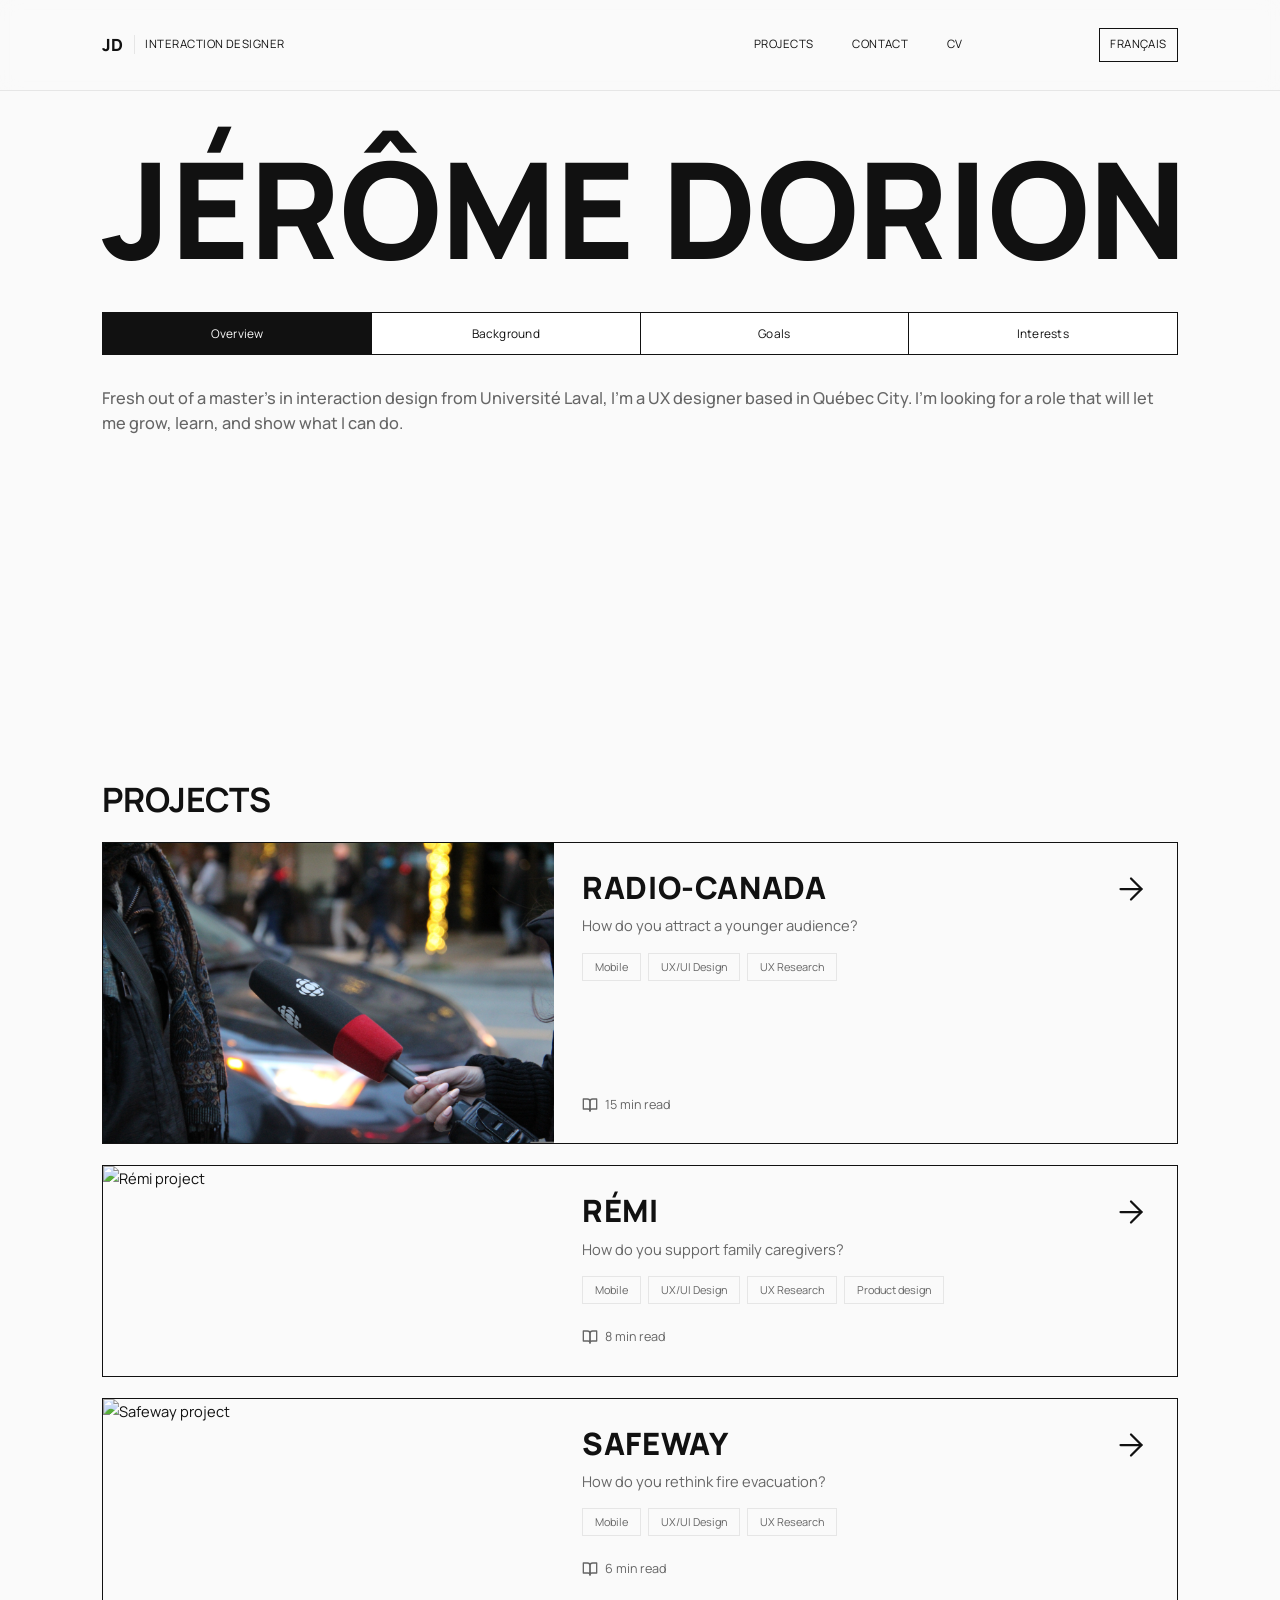
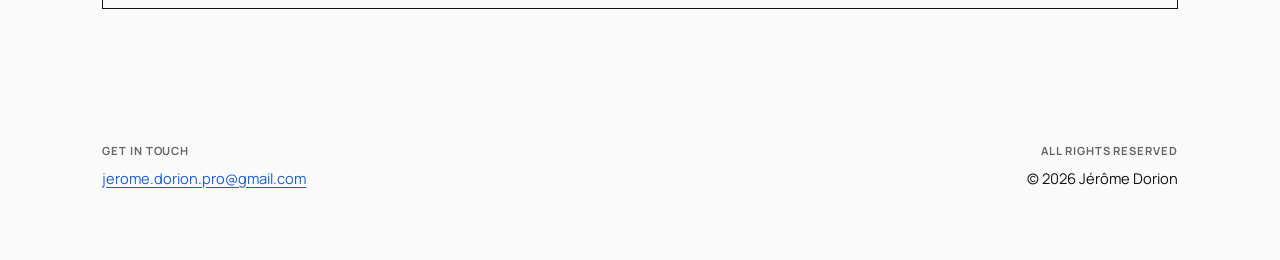
==== commit cd0f691c: "cv double langue" ====
--- a/en/index.html
+++ b/en/index.html
@@ -53,7 +53,7 @@
             <a href="https://www.linkedin.com/in/jérôme-dorion-040149350" target="_blank" rel="noopener"><span class="volet-mot">LinkedIn</span></a>
           </div>
         </div>
-        <a class="masquer-mobile" href="../assets/cv-jerome-dorion.pdf" download="Jerome Dorion - CV.pdf">CV</a>
+        <a class="masquer-mobile" href="../assets/CV-anglais.pdf" target="_blank" rel="noopener">CV</a>
       </nav>
       <a class="nav-langue" href="../index.html" title="Version française">Français</a>
       <button class="nav-bascule" type="button" aria-label="Open menu" aria-expanded="false" aria-controls="menu-principal">
--- a/css/style.css
+++ b/css/style.css
@@ -878,7 +878,7 @@
 
 /* ----- 7. Pied de page ----- */
 .footer {
-  padding: 3rem 0;
+  padding: 3.5rem 0 5rem; /* plus d'air sous le pied de page */
   display: grid;
   gap: 2rem;
   /* opaque et au-dessus de l'image épinglée (pages projet) : sinon la photo
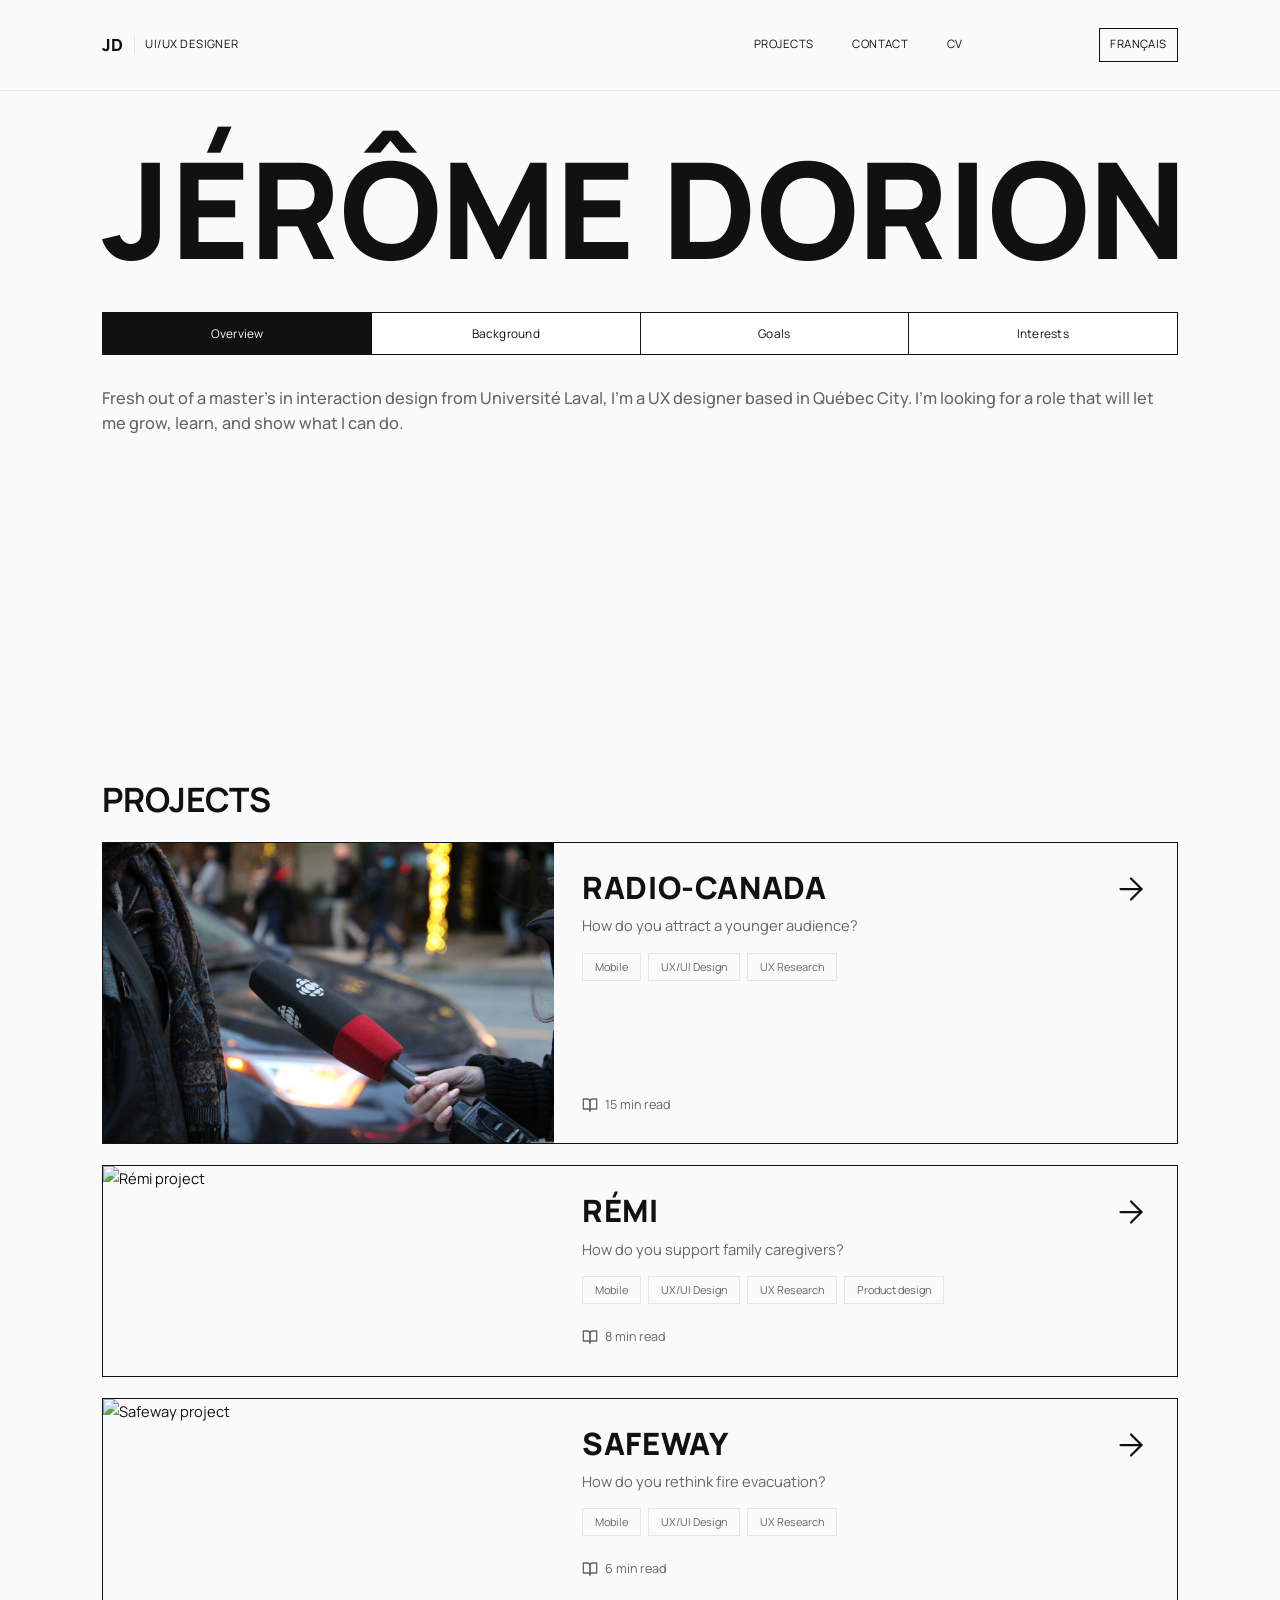
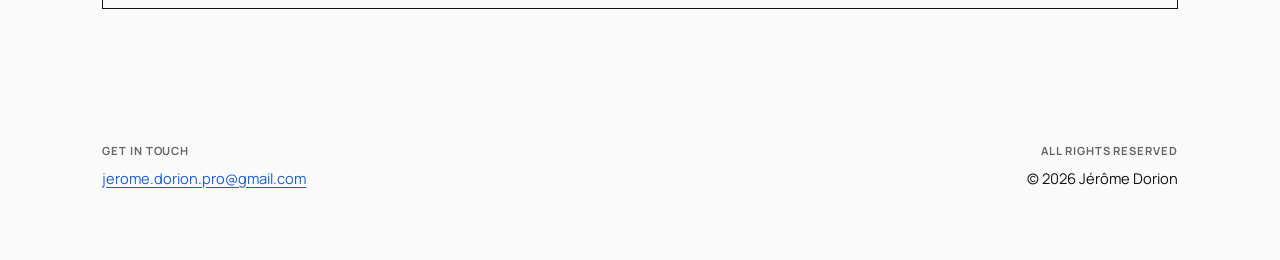
==== commit 7bdc62fe: "update titre et cv" ====
--- a/en/index.html
+++ b/en/index.html
@@ -40,12 +40,20 @@
       <a class="nav-logo" href="index.html">JD</a>
       <span class="nav-role">
         <span class="role-piste">
-          <span class="role-txt role-defaut">Interaction Designer</span>
+          <span class="role-txt role-defaut">UI/UX Designer</span>
           <span class="role-txt role-nom" aria-hidden="true">Jérôme Dorion</span>
         </span>
       </span>
       <nav class="nav-liens" id="menu-principal">
         <a href="#projets">Projects</a>
+        <div class="nav-contact nav-projets-mobile">
+          <span class="nav-contact-bouton" tabindex="0" role="button" aria-expanded="false" aria-controls="volet-projets-mobile">Projects<span class="nav-contact-chevron" aria-hidden="true"></span></span>
+          <div class="nav-contact-volet" id="volet-projets-mobile">
+            <a href="projets/radio-canada.html"><span class="volet-mot">Radio-Canada</span></a>
+            <a href="projets/remi.html"><span class="volet-mot">Rémi</span></a>
+            <a href="projets/safeway.html"><span class="volet-mot">Safeway</span></a>
+          </div>
+        </div>
         <div class="nav-contact">
           <span class="nav-contact-bouton" tabindex="0" role="button" aria-expanded="false" aria-controls="volet-contact">Contact<span class="nav-contact-chevron" aria-hidden="true"></span></span>
           <div class="nav-contact-volet" id="volet-contact">
--- a/css/style.css
+++ b/css/style.css
@@ -2952,6 +2952,12 @@
   .comparaison-annotee figcaption {
     text-align: left;
   }
+
+  /* Maquettes seules (ex. Safeway, solution finale) : bien plus grandes sur
+     téléphone, pour qu'on voie bien l'écran (elles n'ont qu'une maquette). */
+  .solo-deux-cotes figure img {
+    max-width: min(88vw, 420px);
+  }
   /* on annule les placements de grille prévus pour l'affichage 2 colonnes */
   .quatre-col > figure:nth-of-type(1),
   .quatre-col > figure:nth-of-type(2),
@@ -2971,3 +2977,64 @@
   .quatre-col > .col-annotations:nth-of-type(1) { order: 3; }
   .quatre-col > .col-annotations:nth-of-type(2) { order: 4; }
 }
+
+/* Téléphone : le pied de page s'empile et s'aligne à gauche, comme le reste. */
+@media (max-width: 680px) {
+  .footer-inner {
+    flex-direction: column;
+    gap: 2rem;
+    justify-content: flex-start;
+    align-items: flex-start;
+  }
+  .footer-inner > div:last-child {
+    text-align: left;
+  }
+}
+
+/* Menu « Projets » ouvert sur mobile (via le clic dans le hamburger) : lignes
+   compactes photo + nom + question, sans tags/durée/flèche, pour tenir à
+   l'écran et permettre d'aller directement à un autre projet. */
+@media (max-width: 900px) {
+  .menu-projet {
+    grid-template-columns: 72px minmax(0, 1fr);
+    align-items: center;
+    gap: 0.2rem 0.9rem;
+  }
+  .menu-projet-media {
+    grid-column: 1;
+    grid-row: 1 / span 2;
+    width: 72px;
+    min-height: 72px;
+    align-self: center;
+  }
+  .menu-projet-titre { grid-column: 2; grid-row: 1; }
+  .menu-projet-contenu { grid-column: 2; grid-row: 2; }
+  .menu-projet-tags,
+  .menu-projet-duree,
+  .menu-projet-fleche { display: none; }
+}
+
+/* « Projets » repliable dans le menu hamburger (mobile), calqué sur Contact
+   (mêmes classes .nav-contact-*). Caché sur grand écran, où « Projets » reste
+   un lien qui ouvre le grand popup au survol. */
+.nav-projets-mobile { display: none; }
+@media (max-width: 900px) {
+  .nav-projets-mobile { display: block; }
+  /* le lien « Projets » du desktop est masqué sur mobile (remplacé par le
+     volet repliable ci-dessus) */
+  .nav-liens > a[href$="#projets"] { display: none; }
+}
+
+/* Personas sur téléphone : image en haut, texte en dessous. Image à taille
+   modérée, calée à gauche (Jérôme ajustera peut-être la taille plus tard). */
+@media (max-width: 680px) {
+  .persona {
+    grid-template-columns: 1fr;
+    gap: 1rem;
+    align-items: start;
+  }
+  .persona img {
+    width: clamp(150px, 48vw, 200px);
+    justify-self: start;
+  }
+}
